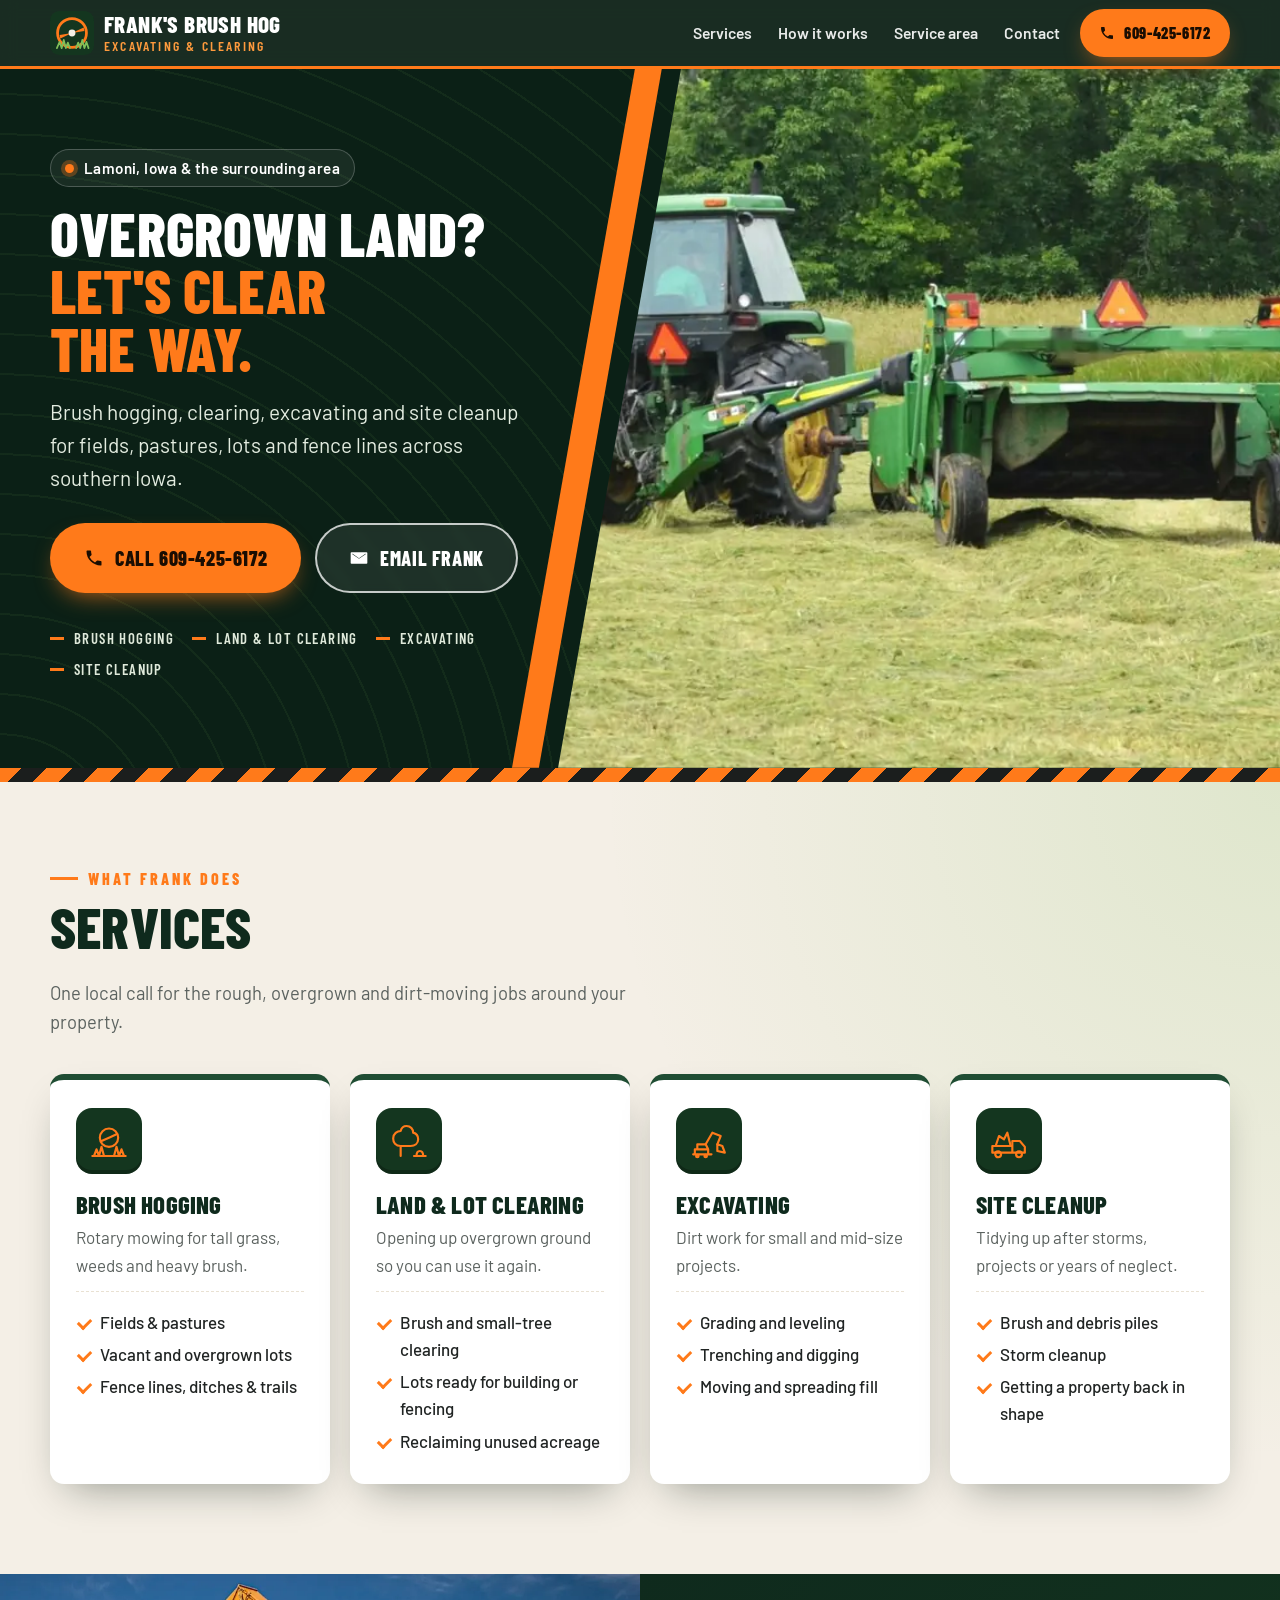
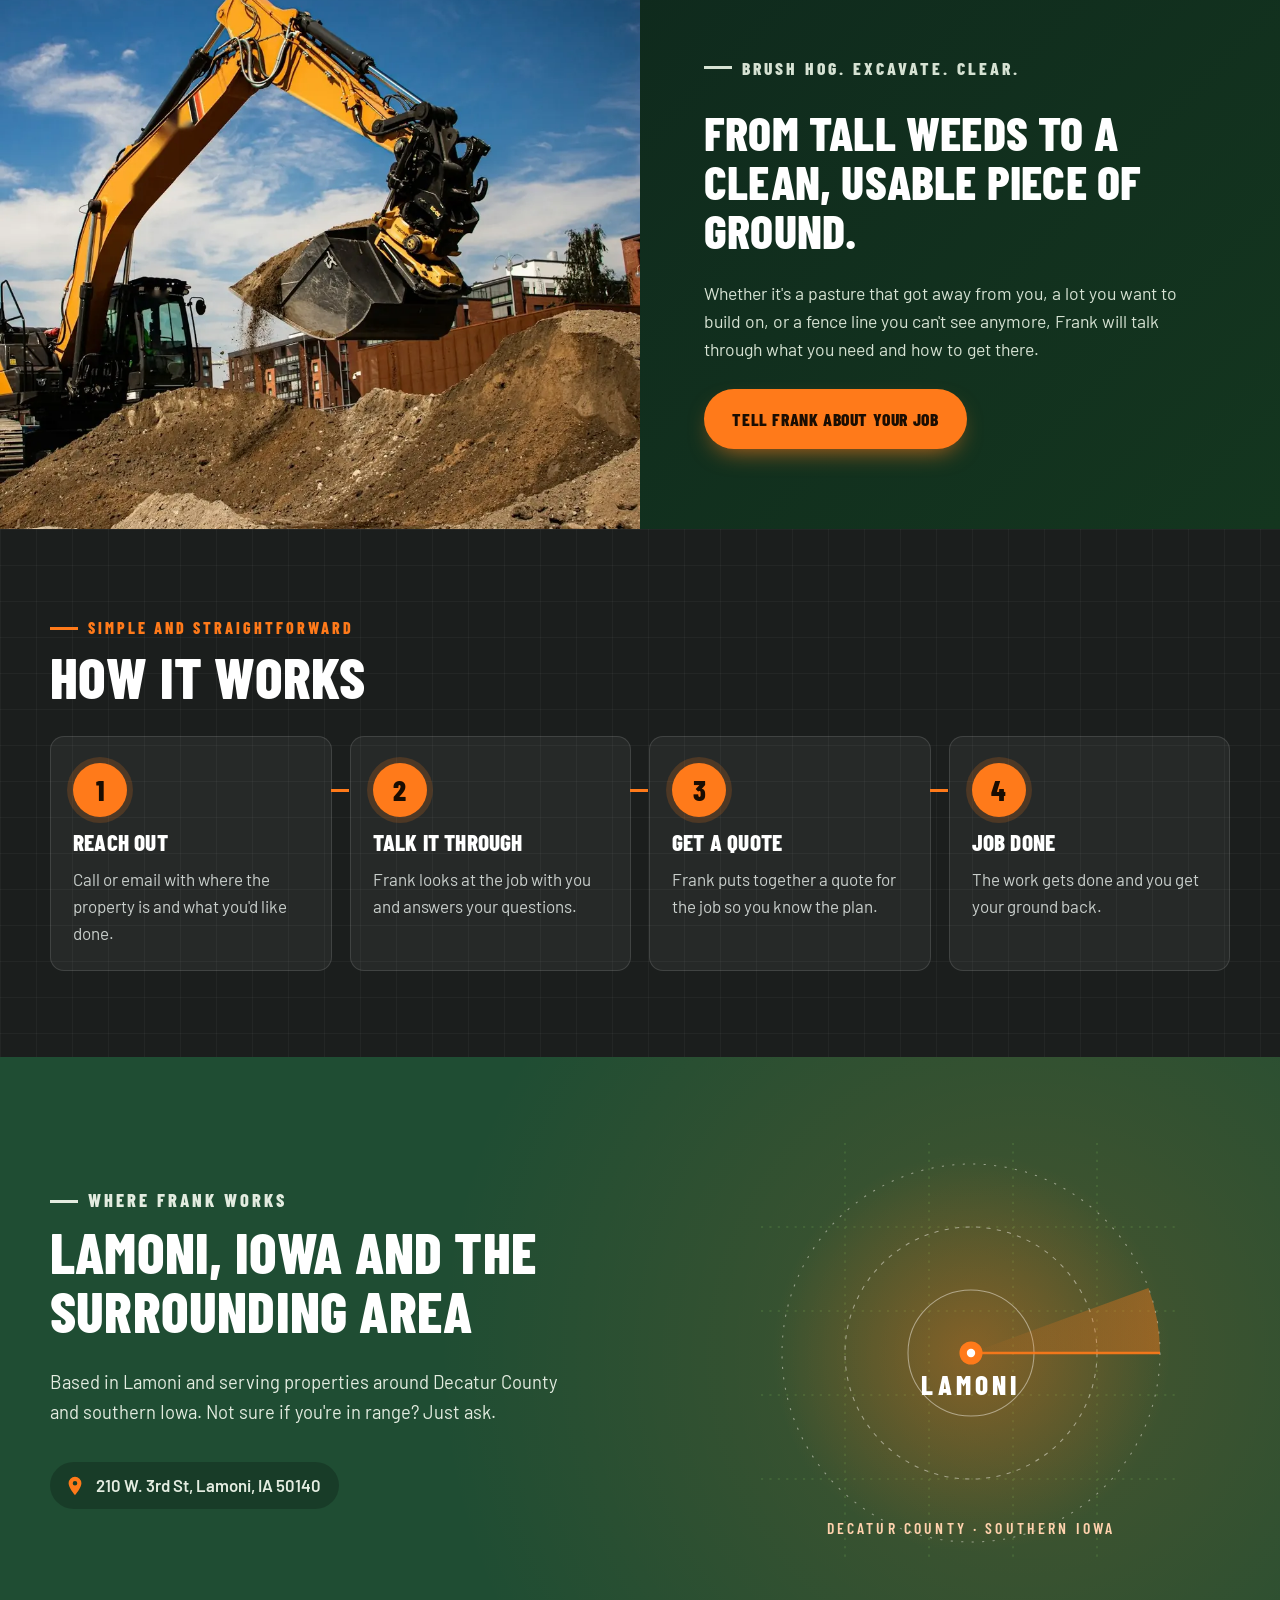
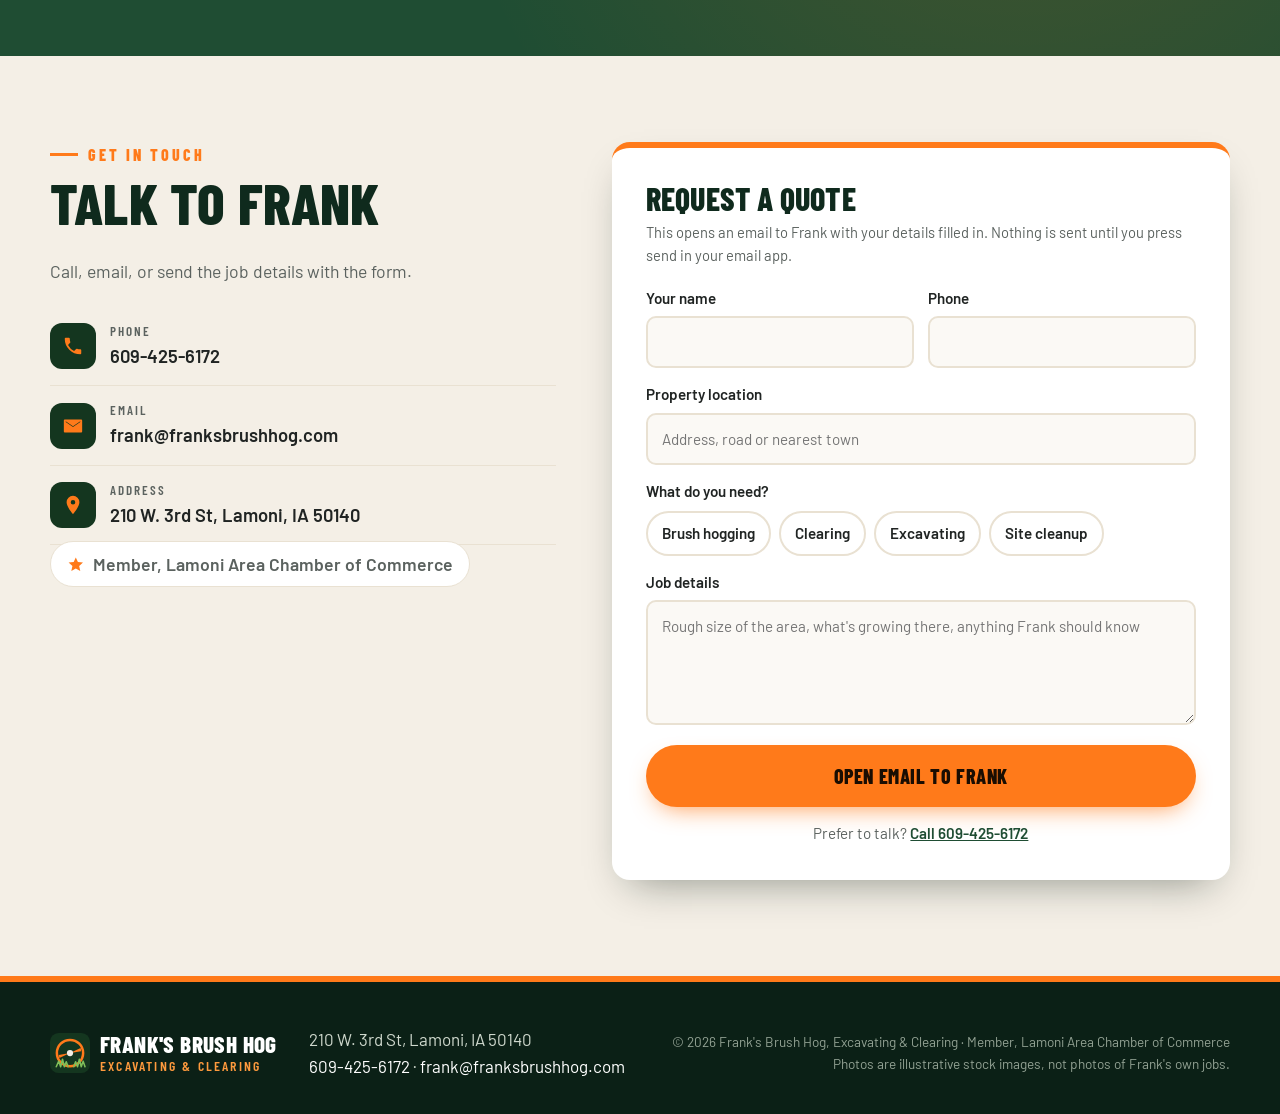
==== index.html @ ca1f9316 "Frank's Brush Hog, Excavating & Clearing: one-page preview site" ====
<!doctype html>
<html lang="en">
<head>
<meta charset="utf-8">
<meta name="viewport" content="width=device-width, initial-scale=1">
<title>Frank's Brush Hog, Excavating &amp; Clearing | Lamoni, Iowa</title>
<meta name="description" content="Brush hogging, land and lot clearing, excavating and site cleanup in Lamoni, Iowa and the surrounding area. Call Frank at 609-425-6172 or email frank@franksbrushhog.com.">
<!-- PREVIEW BUILD: remove the noindex line below when franksbrushhog.com goes live -->
<meta name="robots" content="noindex">
<meta name="theme-color" content="#0f2a1d">
<link rel="canonical" href="https://franksbrushhog.com/">
<link rel="icon" href="favicon.svg" type="image/svg+xml">
<link rel="icon" href="favicon-32.png" sizes="32x32" type="image/png">
<link rel="apple-touch-icon" href="apple-touch-icon.png">
<meta property="og:type" content="website">
<meta property="og:site_name" content="Frank's Brush Hog, Excavating &amp; Clearing">
<meta property="og:title" content="Frank's Brush Hog, Excavating &amp; Clearing | Lamoni, Iowa">
<meta property="og:description" content="Brush hogging, clearing, excavating and site cleanup for Lamoni, Iowa and the surrounding area.">
<meta property="og:url" content="https://franksbrushhog.com/">
<meta property="og:image" content="https://franksbrushhog.com/assets/og.jpg">
<meta property="og:image:width" content="1200">
<meta property="og:image:height" content="630">
<meta name="twitter:card" content="summary_large_image">
<link rel="preload" href="assets/fonts/barlow-condensed-800.woff2" as="font" type="font/woff2" crossorigin>
<link rel="preload" as="image" href="assets/img/hero-band-800.webp" media="(max-width: 879px)">
<link rel="preload" as="image" imagesrcset="assets/img/hero-crop-800.webp 800w, assets/img/hero-crop-1300.webp 1300w" imagesizes="60vw" media="(min-width: 880px)">
<link rel="stylesheet" href="assets/styles.css">
<script type="application/ld+json">
{
  "@context": "https://schema.org",
  "@type": "HomeAndConstructionBusiness",
  "name": "Frank's Brush Hog, Excavating & Clearing",
  "url": "https://franksbrushhog.com/",
  "image": "https://franksbrushhog.com/assets/og.jpg",
  "logo": "https://franksbrushhog.com/apple-touch-icon.png",
  "telephone": "+1-609-425-6172",
  "email": "frank@franksbrushhog.com",
  "founder": { "@type": "Person", "name": "Frank Edwardi" },
  "address": {
    "@type": "PostalAddress",
    "streetAddress": "210 W. 3rd St",
    "addressLocality": "Lamoni",
    "addressRegion": "IA",
    "postalCode": "50140",
    "addressCountry": "US"
  },
  "areaServed": [
    { "@type": "City", "name": "Lamoni, Iowa" },
    { "@type": "AdministrativeArea", "name": "Decatur County, Iowa" }
  ],
  "memberOf": { "@type": "Organization", "name": "Lamoni Area Chamber of Commerce" },
  "knowsAbout": ["Brush hogging", "Land clearing", "Lot clearing", "Excavating", "Site cleanup"]
}
</script>
</head>
<body>
<!--
  Image credits (Unsplash License: free for commercial use, no attribution required; credited anyway):
  - Hero: "A tractor mows hay in a field." by Roger Starnes Sr, https://unsplash.com/photos/PMcTNdSDwsA
    (brand lettering on the equipment retouched out)
  - Excavating: "A yellow and black excavator on a pile of dirt" by Frans Leivo, https://unsplash.com/photos/jmunq_9UIHA
    (cropped; brand lettering retouched out)
  Fonts: Barlow / Barlow Condensed (SIL Open Font License), self-hosted.
  Icons, logo mark and illustrations: original inline SVG.
-->
<a class="skip" href="#main">Skip to content</a>

<header class="topbar" id="top">
  <div class="wrap topbar-in">
    <a class="brand" href="#top" aria-label="Frank's Brush Hog, Excavating &amp; Clearing, home">
      <img src="assets/logo-mark.svg" width="44" height="44" alt="">
      <span class="brand-txt"><strong>Frank's Brush Hog</strong><small>Excavating &amp; Clearing</small></span>
    </a>
    <nav class="nav" aria-label="Main">
      <a href="#services">Services</a>
      <a href="#how">How it works</a>
      <a href="#area">Service area</a>
      <a href="#contact">Contact</a>
    </nav>
    <a class="btn btn-orange btn-sm" href="tel:+16094256172">
      <svg aria-hidden="true" viewBox="0 0 24 24"><path d="M6.6 10.8a15.1 15.1 0 0 0 6.6 6.6l2.2-2.2a1 1 0 0 1 1-.25 11.4 11.4 0 0 0 3.6.57 1 1 0 0 1 1 1V20a1 1 0 0 1-1 1A17 17 0 0 1 3 4a1 1 0 0 1 1-1h3.5a1 1 0 0 1 1 1c0 1.25.2 2.45.57 3.57a1 1 0 0 1-.25 1z"/></svg>
      <span class="hide-xs">609-425-6172</span><span class="show-xs">Call</span>
    </a>
  </div>
</header>

<main id="main">
<section class="hero">
  <picture class="hero-pic">
    <source media="(max-width: 879px)" srcset="assets/img/hero-band-800.webp" width="800" height="500">
    <img class="hero-img" src="assets/img/hero-crop-1300.webp" srcset="assets/img/hero-crop-800.webp 800w, assets/img/hero-crop-1300.webp 1300w" sizes="60vw" width="1300" height="1020" alt="A tractor mowing a grassy field with a tree line behind it" fetchpriority="high">
  </picture>
  <div class="wrap hero-in">
    <div class="hero-copy">
    <p class="eyebrow"><span class="dot"></span> Lamoni, Iowa &amp; the surrounding area</p>
    <h1>Overgrown land? <span>Let's clear<br class="br-d"> the way.</span></h1>
    <p class="lead">Brush hogging, clearing, excavating and site cleanup for fields, pastures, lots and fence lines across southern Iowa.</p>
    <div class="cta-row">
      <a class="btn btn-orange btn-lg" href="tel:+16094256172">
        <svg aria-hidden="true" viewBox="0 0 24 24"><path d="M6.6 10.8a15.1 15.1 0 0 0 6.6 6.6l2.2-2.2a1 1 0 0 1 1-.25 11.4 11.4 0 0 0 3.6.57 1 1 0 0 1 1 1V20a1 1 0 0 1-1 1A17 17 0 0 1 3 4a1 1 0 0 1 1-1h3.5a1 1 0 0 1 1 1c0 1.25.2 2.45.57 3.57a1 1 0 0 1-.25 1z"/></svg>
        Call 609-425-6172
      </a>
      <a class="btn btn-ghost btn-lg" href="mailto:frank@franksbrushhog.com?subject=Job%20inquiry">
        <svg aria-hidden="true" viewBox="0 0 24 24"><path d="M3 5h18a1 1 0 0 1 1 1v12a1 1 0 0 1-1 1H3a1 1 0 0 1-1-1V6a1 1 0 0 1 1-1zm9 7.2L4.4 7H4v.6l8 5.4 8-5.4V7h-.4z"/></svg>
        Email Frank
      </a>
    </div>
    <ul class="hero-tags" aria-label="Services">
      <li>Brush hogging</li><li>Land &amp; lot clearing</li><li>Excavating</li><li>Site cleanup</li>
    </ul>
    </div>
  </div>
  <div class="hazard" aria-hidden="true"></div>
</section>

<section class="services" id="services">
  <div class="wrap">
    <p class="kicker">What Frank does</p>
    <h2>Services</h2>
    <p class="section-lead">One local call for the rough, overgrown and dirt-moving jobs around your property.</p>
    <div class="cards">
      <article class="card">
        <div class="icon"><svg viewBox="0 0 48 48" aria-hidden="true"><circle cx="24" cy="20" r="11"/><path d="M24 20l9-4M24 20l-9 4"/><path d="M6 42l3-8 3 8 3-11 3 11M30 42l3-11 3 11 3-8 3 8M4 42h40"/></svg></div>
        <h3>Brush Hogging</h3>
        <p>Rotary mowing for tall grass, weeds and heavy brush.</p>
        <ul><li>Fields &amp; pastures</li><li>Vacant and overgrown lots</li><li>Fence lines, ditches &amp; trails</li></ul>
      </article>
      <article class="card">
        <div class="icon"><svg viewBox="0 0 48 48" aria-hidden="true"><path d="M14 42V30M14 30c-6 0-9-4-9-9 0-6 5-9 9-9 1-4 4-6 7-6 5 0 8 4 8 8 4 1 6 4 6 8 0 5-4 8-9 8H14z"/><path d="M30 42h14M33 42c0-4 2-6 4-6s4 2 4 6"/></svg></div>
        <h3>Land &amp; Lot Clearing</h3>
        <p>Opening up overgrown ground so you can use it again.</p>
        <ul><li>Brush and small-tree clearing</li><li>Lots ready for building or fencing</li><li>Reclaiming unused acreage</li></ul>
      </article>
      <article class="card">
        <div class="icon"><svg viewBox="0 0 48 48" aria-hidden="true"><path d="M5 40h22M7 40v-6h16v6M10 34v-6h10l3 6"/><path d="M20 28l8-14 10 4-4 10"/><path d="M34 28l6 2 3 8-9-2z"/><circle cx="10" cy="42" r="1.5"/><circle cx="20" cy="42" r="1.5"/></svg></div>
        <h3>Excavating</h3>
        <p>Dirt work for small and mid-size projects.</p>
        <ul><li>Grading and leveling</li><li>Trenching and digging</li><li>Moving and spreading fill</li></ul>
      </article>
      <article class="card">
        <div class="icon"><svg viewBox="0 0 48 48" aria-hidden="true"><path d="M4 30h24v8H4zM28 24h9l6 7v7H28z"/><circle cx="11" cy="40" r="3.5"/><circle cx="36" cy="40" r="3.5"/><path d="M8 30l4-12 6 4 4-8 4 16"/></svg></div>
        <h3>Site Cleanup</h3>
        <p>Tidying up after storms, projects or years of neglect.</p>
        <ul><li>Brush and debris piles</li><li>Storm cleanup</li><li>Getting a property back in shape</li></ul>
      </article>
    </div>
  </div>
</section>

<section class="split">
  <div class="split-img">
    <img src="assets/img/excavating-1000.webp" srcset="assets/img/excavating-600.webp 600w, assets/img/excavating-1000.webp 1000w" sizes="(max-width: 860px) 100vw, 50vw" width="1000" height="928" loading="lazy" decoding="async" alt="An excavator lifting a bucket of dirt on a job site">
  </div>
  <div class="split-txt">
    <p class="kicker kicker-light">Brush hog. Excavate. Clear.</p>
    <h2>From tall weeds to a clean, usable piece of ground.</h2>
    <p>Whether it's a pasture that got away from you, a lot you want to build on, or a fence line you can't see anymore, Frank will talk through what you need and how to get there.</p>
    <a class="btn btn-orange" href="#contact">Tell Frank about your job</a>
  </div>
</section>

<section class="how" id="how">
  <div class="wrap">
    <p class="kicker">Simple and straightforward</p>
    <h2>How it works</h2>
    <ol class="steps">
      <li><span class="num">1</span><h3>Reach out</h3><p>Call or email with where the property is and what you'd like done.</p></li>
      <li><span class="num">2</span><h3>Talk it through</h3><p>Frank looks at the job with you and answers your questions.</p></li>
      <li><span class="num">3</span><h3>Get a quote</h3><p>Frank puts together a quote for the job so you know the plan.</p></li>
      <li><span class="num">4</span><h3>Job done</h3><p>The work gets done and you get your ground back.</p></li>
    </ol>
  </div>
</section>

<section class="area" id="area">
  <div class="wrap area-in">
    <div class="area-txt">
      <p class="kicker kicker-light">Where Frank works</p>
      <h2>Lamoni, Iowa and the surrounding area</h2>
      <p>Based in Lamoni and serving properties around Decatur County and southern Iowa. Not sure if you're in range? Just ask.</p>
      <p class="addr">
        <svg aria-hidden="true" viewBox="0 0 24 24"><path d="M12 2a7 7 0 0 1 7 7c0 5-7 13-7 13S5 14 5 9a7 7 0 0 1 7-7zm0 4.5A2.5 2.5 0 1 0 12 11.5 2.5 2.5 0 0 0 12 6.5z"/></svg>
        210 W. 3rd St, Lamoni, IA 50140
      </p>
    </div>
    <div class="radar" aria-hidden="true">
      <svg viewBox="0 0 400 400">
        <defs>
          <radialGradient id="rg" cx="50%" cy="50%" r="50%"><stop offset="0" stop-color="#ff7a1a" stop-opacity=".35"/><stop offset="1" stop-color="#ff7a1a" stop-opacity="0"/></radialGradient>
          <linearGradient id="sweep" x1="0" y1="0" x2="1" y2="0"><stop offset="0" stop-color="#ff7a1a" stop-opacity="0"/><stop offset="1" stop-color="#ff7a1a" stop-opacity=".45"/></linearGradient>
        </defs>
        <g fill="none" stroke="#7fbf5a" stroke-opacity=".35">
          <path d="M0 80h400M0 160h400M0 240h400M0 320h400M80 0v400M160 0v400M240 0v400M320 0v400" stroke-dasharray="2 6"/>
        </g>
        <circle cx="200" cy="200" r="190" fill="url(#rg)"/>
        <g fill="none" stroke="#f4efe6" stroke-opacity=".5"><circle cx="200" cy="200" r="60"/><circle cx="200" cy="200" r="120" stroke-dasharray="4 6"/><circle cx="200" cy="200" r="180" stroke-dasharray="2 8"/></g>
        <g class="sweep"><path d="M200 200 L380 200 A180 180 0 0 0 369 138 Z" fill="url(#sweep)"/><path d="M200 200 L380 200" stroke="#ff7a1a" stroke-width="2.5" stroke-opacity=".9"/></g>
        <circle cx="200" cy="200" r="11" fill="#ff7a1a"/><circle cx="200" cy="200" r="4" fill="#fff"/>
        <text x="200" y="240" text-anchor="middle" class="rlabel">LAMONI</text>
        <text x="200" y="372" text-anchor="middle" class="rsub">DECATUR COUNTY · SOUTHERN IOWA</text>
      </svg>
    </div>
  </div>
</section>

<section class="contact" id="contact">
  <div class="wrap contact-in">
    <div class="contact-card">
      <p class="kicker">Get in touch</p>
      <h2>Talk to Frank</h2>
      <p>Call, email, or send the job details with the form.</p>
      <a class="cline" href="tel:+16094256172"><span class="ci"><svg aria-hidden="true" viewBox="0 0 24 24"><path d="M6.6 10.8a15.1 15.1 0 0 0 6.6 6.6l2.2-2.2a1 1 0 0 1 1-.25 11.4 11.4 0 0 0 3.6.57 1 1 0 0 1 1 1V20a1 1 0 0 1-1 1A17 17 0 0 1 3 4a1 1 0 0 1 1-1h3.5a1 1 0 0 1 1 1c0 1.25.2 2.45.57 3.57a1 1 0 0 1-.25 1z"/></svg></span><span><small>Phone</small>609-425-6172</span></a>
      <a class="cline" href="mailto:frank@franksbrushhog.com"><span class="ci"><svg aria-hidden="true" viewBox="0 0 24 24"><path d="M3 5h18a1 1 0 0 1 1 1v12a1 1 0 0 1-1 1H3a1 1 0 0 1-1-1V6a1 1 0 0 1 1-1zm9 7.2L4.4 7H4v.6l8 5.4 8-5.4V7h-.4z"/></svg></span><span><small>Email</small>frank@franksbrushhog.com</span></a>
      <div class="cline"><span class="ci"><svg aria-hidden="true" viewBox="0 0 24 24"><path d="M12 2a7 7 0 0 1 7 7c0 5-7 13-7 13S5 14 5 9a7 7 0 0 1 7-7zm0 4.5A2.5 2.5 0 1 0 12 11.5 2.5 2.5 0 0 0 12 6.5z"/></svg></span><span><small>Address</small>210 W. 3rd St, Lamoni, IA 50140</span></div>
      <p class="chamber"><svg aria-hidden="true" viewBox="0 0 24 24"><path d="M12 2l2.9 6.3 6.9.7-5.2 4.6 1.5 6.8L12 17l-6.1 3.4 1.5-6.8L2.2 9l6.9-.7z"/></svg> Member, Lamoni Area Chamber of Commerce</p>
    </div>
    <form class="quote" id="quote" novalidate>
      <h3>Request a quote</h3>
      <p class="form-note">This opens an email to Frank with your details filled in. Nothing is sent until you press send in your email app.</p>
      <div class="row2">
        <label>Your name<input name="name" autocomplete="name" required></label>
        <label>Phone<input name="phone" type="tel" autocomplete="tel"></label>
      </div>
      <label>Property location<input name="location" placeholder="Address, road or nearest town" required></label>
      <fieldset>
        <legend>What do you need?</legend>
        <label class="chk"><input type="checkbox" name="svc" value="Brush hogging"><span>Brush hogging</span></label>
        <label class="chk"><input type="checkbox" name="svc" value="Land / lot clearing"><span>Clearing</span></label>
        <label class="chk"><input type="checkbox" name="svc" value="Excavating"><span>Excavating</span></label>
        <label class="chk"><input type="checkbox" name="svc" value="Site cleanup"><span>Site cleanup</span></label>
      </fieldset>
      <label>Job details<textarea name="details" rows="4" placeholder="Rough size of the area, what's growing there, anything Frank should know"></textarea></label>
      <button class="btn btn-orange btn-lg" type="submit">Open email to Frank</button>
      <p class="form-alt">Prefer to talk? <a href="tel:+16094256172">Call 609-425-6172</a></p>
    </form>
  </div>
</section>
</main>

<footer class="footer">
  <div class="wrap footer-in">
    <div class="brand brand-foot">
      <img src="assets/logo-mark.svg" width="40" height="40" alt="" loading="lazy">
      <span class="brand-txt"><strong>Frank's Brush Hog</strong><small>Excavating &amp; Clearing</small></span>
    </div>
    <p>210 W. 3rd St, Lamoni, IA 50140<br><a href="tel:+16094256172">609-425-6172</a> · <a href="mailto:frank@franksbrushhog.com">frank@franksbrushhog.com</a></p>
    <p class="fine">© <span id="yr">2026</span> Frank's Brush Hog, Excavating &amp; Clearing · Member, Lamoni Area Chamber of Commerce<br>Photos are illustrative stock images, not photos of Frank's own jobs.</p>
  </div>
</footer>

<script>
document.getElementById('yr').textContent=new Date().getFullYear();
document.getElementById('quote').addEventListener('submit',function(e){
  e.preventDefault();var f=e.target,v=function(n){return (f.elements[n].value||'').trim()};
  var s=[].slice.call(f.querySelectorAll('input[name=svc]:checked')).map(function(x){return x.value});
  if(!v('name')||!v('location')){f.reportValidity&&f.reportValidity();return;}
  var body='Hi Frank,\n\nName: '+v('name')+'\nPhone: '+(v('phone')||'-')+'\nProperty location: '+v('location')+'\nServices: '+(s.join(', ')||'Not sure yet')+'\n\nDetails:\n'+(v('details')||'-')+'\n';
  location.href='mailto:frank@franksbrushhog.com?subject='+encodeURIComponent('Quote request: '+(s[0]||'job')+' - '+v('location'))+'&body='+encodeURIComponent(body);
});
</script>
</body>
</html>
---- assets/styles.css ----
@font-face{font-family:"Barlow";src:url(fonts/barlow-400.woff2) format("woff2");font-weight:400;font-display:swap}
@font-face{font-family:"Barlow";src:url(fonts/barlow-500.woff2) format("woff2");font-weight:500;font-display:swap}
@font-face{font-family:"Barlow";src:url(fonts/barlow-600.woff2) format("woff2");font-weight:600;font-display:swap}
@font-face{font-family:"Barlow Condensed";src:url(fonts/barlow-condensed-600.woff2) format("woff2");font-weight:600;font-display:swap}
@font-face{font-family:"Barlow Condensed";src:url(fonts/barlow-condensed-800.woff2) format("woff2");font-weight:800;font-display:swap}
:root{
  --g9:#0b2016;--g8:#0f2a1d;--g7:#14361f;--g6:#1f4d33;--leaf:#7fbf5a;
  --or:#ff7a1a;--or2:#ff9a3d;--char:#1b1e1d;--sand:#f4efe6;--sand2:#e9e1d2;--ink:#202423;--mut:#5b625f;
  --r:14px;--sh:0 18px 40px -18px rgba(8,25,16,.45);
  --hd:"Barlow Condensed","Arial Narrow",Impact,sans-serif;--bd:"Barlow",system-ui,-apple-system,"Segoe UI",sans-serif;
}
*{box-sizing:border-box}
html{scroll-behavior:smooth;scroll-padding-top:76px}
body{margin:0;font-family:var(--bd);font-size:17px;line-height:1.6;color:var(--ink);background:var(--sand);-webkit-font-smoothing:antialiased}
img{max-width:100%;display:block}
a{color:inherit}
h1,h2,h3{font-family:var(--hd);line-height:1.02;margin:0 0 .5em;letter-spacing:.2px}
h2{font-size:clamp(2.2rem,5.2vw,3.6rem);font-weight:800;text-transform:uppercase}
h3{font-size:1.55rem;font-weight:800;text-transform:uppercase}
.wrap{width:min(1180px,100% - 40px);margin-inline:auto}
.skip{position:absolute;left:-999px;top:8px;background:#fff;padding:8px 12px;z-index:99}
.skip:focus{left:8px}
svg{width:1em;height:1em;fill:currentColor;flex:none}

/* buttons */
.btn{display:inline-flex;align-items:center;gap:.55em;font-family:var(--hd);font-weight:800;text-transform:uppercase;letter-spacing:.6px;font-size:1.1rem;text-decoration:none;border-radius:999px;padding:.8em 1.5em;border:2px solid transparent;cursor:pointer;transition:transform .15s ease,box-shadow .15s ease,background .15s}
.btn:hover{transform:translateY(-2px)}
.btn:focus-visible{outline:3px solid #fff;outline-offset:3px}
.btn-orange{background:var(--or);color:#1a0d02;box-shadow:0 10px 24px -10px rgba(255,122,26,.8)}
.btn-orange:hover{background:var(--or2)}
.btn-ghost{background:rgba(255,255,255,.08);color:#fff;border-color:rgba(255,255,255,.75);backdrop-filter:blur(4px)}
.btn-ghost:hover{background:#fff;color:var(--g8)}
.btn-lg{font-size:1.25rem;padding:.85em 1.6em}
.btn-sm{font-size:1rem;padding:.55em 1.1em}

/* top bar */
.topbar{position:sticky;top:0;z-index:50;background:rgba(11,32,22,.94);backdrop-filter:saturate(1.4) blur(8px);border-bottom:3px solid var(--or);color:#fff}
.topbar-in{display:flex;align-items:center;gap:20px;min-height:66px}
.brand{display:flex;align-items:center;gap:10px;text-decoration:none;color:#fff;margin-right:auto}
.brand-txt{display:flex;flex-direction:column;line-height:1}
.brand-txt strong{font-family:var(--hd);font-weight:800;font-size:1.45rem;text-transform:uppercase;letter-spacing:.4px}
.brand-txt small{font-family:var(--hd);font-weight:600;font-size:.86rem;letter-spacing:2.2px;text-transform:uppercase;color:var(--or2);margin-top:3px}
.nav{display:none;gap:26px}
.nav a{text-decoration:none;font-weight:600;font-size:.98rem;opacity:.9}
.nav a:hover{color:var(--or2)}
.show-xs{display:inline}.hide-xs{display:none}

/* hero */
.hero{position:relative;color:#fff;background-color:var(--g9);background-image:repeating-radial-gradient(circle at 0 110%,transparent 0 38px,rgba(127,191,90,.07) 38px 40px);overflow:hidden;isolation:isolate}
.hero-pic{display:block;position:relative}
.hero-img{width:100%;height:auto;aspect-ratio:16/10;object-fit:cover;clip-path:polygon(0 0,100% 0,100% 86%,0 100%)}
.hero-pic::after{content:"";position:absolute;left:0;right:0;bottom:-1px;height:16%;background:var(--or);clip-path:polygon(0 100%,100% 10%,100% 32%,0 122%);opacity:.95}
.hero-in{padding:26px 0 76px;display:flex;flex-direction:column}
.eyebrow{display:inline-flex;align-items:center;gap:10px;align-self:flex-start;font-weight:600;font-size:.95rem;letter-spacing:.4px;background:rgba(255,255,255,.06);border:1px solid rgba(255,255,255,.22);padding:6px 14px;border-radius:999px;margin:0 0 18px}
.dot{width:9px;height:9px;border-radius:50%;background:var(--or);box-shadow:0 0 0 4px rgba(255,122,26,.3)}
.hero h1{font-size:clamp(2.9rem,12vw,5.8rem);font-weight:800;text-transform:uppercase;margin-bottom:.3em;line-height:.95}
.hero h1 span{display:block;color:var(--or)}

@media (min-width:880px){.br-d{display:inline}}
.lead{font-size:clamp(1.08rem,2.2vw,1.3rem);max-width:560px;margin:0 0 28px;color:#e3ece0}
.cta-row{display:flex;flex-wrap:wrap;gap:14px}
.hero-tags{list-style:none;display:flex;flex-wrap:wrap;gap:8px 22px;padding:0;margin:34px 0 0;font-family:var(--hd);font-weight:600;text-transform:uppercase;letter-spacing:1.4px;font-size:1rem;color:#dfe9da}
.hero-tags li{display:flex;align-items:center;gap:10px}
.hero-tags li::before{content:"";width:14px;height:3px;background:var(--or)}
.hazard{position:absolute;left:0;right:0;bottom:0;height:14px;background:repeating-linear-gradient(-45deg,var(--or) 0 18px,var(--char) 18px 36px)}
@media (min-width:880px){
  .hero{min-height:min(84vh,700px);display:flex;align-items:center}
  .hero-pic{position:absolute;top:0;right:0;bottom:14px;width:60%}
  .hero-img{height:100%;aspect-ratio:auto;clip-path:polygon(22% 0,100% 0,100% 100%,6% 100%)}
  .hero-pic::after{inset:0;height:auto;bottom:0;clip-path:polygon(16% 0,19.5% 0,3.5% 100%,0 100%);opacity:1}
  .hero-in{padding:80px 0 100px;width:min(1180px,100% - 40px)}
  .hero-copy{max-width:min(520px,38vw)}
  .hero h1{font-size:clamp(3rem,4.7vw,5.2rem)}
  .hero-img{object-position:28% 50%}
  .hero-tags{gap:8px 18px;font-size:.92rem}
}
/* sections */
section{position:relative}
.kicker{font-family:var(--hd);font-weight:800;text-transform:uppercase;letter-spacing:3px;color:var(--or);margin:0 0 6px;font-size:1rem;display:flex;align-items:center;gap:10px}
.kicker::before{content:"";width:28px;height:3px;background:currentColor}
.kicker-light{color:var(--or2)}
.section-lead{font-size:1.15rem;color:var(--mut);max-width:620px;margin:-6px 0 36px}

.services{padding:84px 0 90px;background:var(--sand) radial-gradient(circle at 100% 0,rgba(127,191,90,.18),transparent 45%)}
.services h2{color:var(--g8)}
.cards{display:grid;gap:20px;grid-template-columns:1fr}
.card{background:#fff;border-radius:var(--r);padding:28px 26px 24px;box-shadow:var(--sh);border-top:6px solid var(--g6);transition:transform .2s ease,border-color .2s}
.card:hover{transform:translateY(-4px);border-color:var(--or)}
.icon{width:66px;height:66px;border-radius:16px;background:var(--g7);display:grid;place-items:center;margin-bottom:18px;box-shadow:inset 0 -4px 0 rgba(0,0,0,.25)}
.icon svg{width:40px;height:40px;fill:none;stroke:var(--or);stroke-width:2.6;stroke-linecap:round;stroke-linejoin:round}
.card h3{color:var(--g8);margin-bottom:.3em}
.card p{margin:0 0 12px;color:var(--mut)}
.card ul{list-style:none;padding:0;margin:0;border-top:1px dashed var(--sand2);padding-top:12px}
.card li{position:relative;padding-left:24px;margin:5px 0;font-weight:500}
.card li::before{content:"";position:absolute;left:2px;top:.55em;width:10px;height:6px;border-left:3px solid var(--or);border-bottom:3px solid var(--or);transform:rotate(-45deg)}

.split{display:grid;grid-template-columns:1fr;background:var(--g8);color:#fff}
.split-img{min-height:300px;position:relative}
.split-img img{width:100%;height:100%;object-fit:cover;position:absolute;inset:0}
.split-txt{padding:56px 24px 64px;max-width:640px;background:linear-gradient(135deg,var(--g8),var(--g7))}
.split-txt h2{font-size:clamp(2rem,4.4vw,3rem)}
.split-txt p{color:#d6e2d3;font-size:1.1rem;margin:0 0 26px}
.split-txt .btn{align-self:flex-start}

.how{padding:86px 0;background:var(--char);color:#fff;background-image:linear-gradient(rgba(255,255,255,.035) 1px,transparent 1px),linear-gradient(90deg,rgba(255,255,255,.035) 1px,transparent 1px);background-size:36px 36px}
.steps{list-style:none;margin:30px 0 0;padding:0;display:grid;gap:18px;grid-template-columns:1fr;counter-reset:s}
.steps li{position:relative;background:rgba(255,255,255,.05);border:1px solid rgba(255,255,255,.12);border-radius:var(--r);padding:26px 22px 22px 22px}
.num{display:grid;place-items:center;width:54px;height:54px;border-radius:50%;background:var(--or);color:#1a0d02;font-family:var(--hd);font-weight:800;font-size:1.8rem;margin-bottom:14px;box-shadow:0 0 0 6px rgba(255,122,26,.18)}
.steps h3{font-size:1.45rem}
@media (max-width:559px){.steps li{display:grid;grid-template-columns:54px 1fr;column-gap:16px;padding:18px}.steps .num{grid-row:span 2;margin:0}.steps h3{margin:4px 0 .2em}}
.steps p{margin:0;color:#c9cfcc}

.area{padding:86px 0;background:var(--g6) radial-gradient(circle at 80% 50%,rgba(255,122,26,.18),transparent 55%);color:#fff;overflow:hidden}
.area-in{display:grid;gap:30px;align-items:center}
.area-txt p{font-size:1.15rem;color:#e3ece0;max-width:520px}
.addr{display:inline-flex;align-items:center;gap:10px;background:rgba(0,0,0,.22);border-radius:999px;padding:10px 18px 10px 14px;font-weight:600;font-size:1.05rem!important}
.addr svg{color:var(--or);width:22px;height:22px}
.radar{max-width:420px;width:100%;margin-inline:auto}
.radar svg{width:100%;height:auto}
.rlabel{font-family:var(--hd);font-weight:800;font-size:26px;letter-spacing:4px;fill:#fff}
.rsub{font-family:var(--hd);font-weight:600;font-size:15px;letter-spacing:3px;fill:#ffd2ad}
.sweep{transform-origin:200px 200px;animation:spin 6s linear infinite}
@keyframes spin{to{transform:rotate(360deg)}}

.contact{padding:86px 0 96px;background:var(--sand)}
.contact-in{display:grid;gap:26px}
.contact-card h2{color:var(--g8)}
.contact-card .kicker{color:var(--or)}
.contact-card>p:not(.kicker){color:var(--mut);font-size:1.1rem;margin:-4px 0 22px}
.cline{display:flex;align-items:center;gap:14px;text-decoration:none;padding:14px 0;border-bottom:1px solid var(--sand2);font-weight:600;font-size:1.15rem;word-break:break-word}
.cline small{display:block;font-family:var(--hd);text-transform:uppercase;letter-spacing:2px;color:var(--mut);font-size:.82rem;font-weight:600}
.ci{width:46px;height:46px;border-radius:12px;background:var(--g7);color:var(--or);display:grid;place-items:center;flex:none}
.ci svg{width:22px;height:22px}
a.cline:hover{color:var(--g6)}
.chamber{display:inline-flex;align-items:center;gap:8px;margin-top:22px;font-weight:600;color:var(--g6);background:#fff;border:1px solid var(--sand2);border-radius:999px;padding:8px 16px;font-size:.95rem}
.chamber svg{color:var(--or)}
.quote{background:#fff;border-radius:18px;padding:28px 22px;box-shadow:var(--sh);border-top:6px solid var(--or)}
.quote h3{font-size:2rem;color:var(--g8);margin-bottom:.2em}
.form-note{font-size:.92rem;color:var(--mut);margin:0 0 18px}
.quote label{display:block;font-weight:600;font-size:.95rem;margin-bottom:14px}
.quote input:not([type=checkbox]),.quote textarea{display:block;width:100%;margin-top:6px;font:inherit;font-weight:400;padding:12px 14px;border:2px solid var(--sand2);border-radius:10px;background:#fbf9f5;transition:border-color .15s}
.quote input:focus,.quote textarea:focus{outline:none;border-color:var(--or);background:#fff}
.row2{display:grid;gap:0 14px;grid-template-columns:1fr}
fieldset{border:0;padding:0;margin:0 0 14px;display:flex;flex-wrap:wrap;gap:8px}
legend{font-weight:600;font-size:.95rem;margin-bottom:8px;padding:0}
.quote label.chk{margin:0;position:relative}
.chk input{position:absolute;opacity:0}
.chk span{display:inline-block;padding:8px 14px;border-radius:999px;border:2px solid var(--sand2);font-weight:600;cursor:pointer;user-select:none;transition:all .15s}
.chk input:checked+span{background:var(--g7);border-color:var(--g7);color:#fff}
.chk input:focus-visible+span{outline:3px solid var(--or);outline-offset:2px}
.quote .btn{width:100%;justify-content:center;margin-top:6px}
.form-alt{text-align:center;margin:14px 0 0;color:var(--mut);font-size:.95rem}
.form-alt a{color:var(--g6);font-weight:600}

.footer{background:var(--g9);color:#cfd8cd;padding:44px 0 34px;border-top:6px solid var(--or)}
.footer-in{display:grid;gap:16px}
.footer a{color:#fff;text-decoration:none}
.footer a:hover{color:var(--or2)}
.footer p{margin:0}
.fine{font-size:.85rem;color:#93a294}
.brand-foot{margin:0}

@media (min-width:560px){
  .show-xs{display:none}.hide-xs{display:inline}
  .row2{grid-template-columns:1fr 1fr}
  .cards{grid-template-columns:1fr 1fr}
  .steps{grid-template-columns:1fr 1fr}
}
@media (min-width:880px){
  .nav{display:flex}
  .cards{grid-template-columns:repeat(4,1fr)}
  .steps{grid-template-columns:repeat(4,1fr)}
  .steps li:not(:last-child)::after{content:"";position:absolute;top:52px;right:-18px;width:18px;height:3px;background:var(--or)}
  .split{grid-template-columns:1fr 1fr}
  .split-img{min-height:520px}
  .split-txt{padding:80px 64px;align-self:stretch;display:flex;flex-direction:column;justify-content:center;max-width:none}
  .area-in{grid-template-columns:1.1fr .9fr}
  .contact-in{grid-template-columns:.9fr 1.1fr;gap:56px;align-items:start}
  .quote{padding:34px 34px}
  .footer-in{grid-template-columns:auto 1fr auto;align-items:center;gap:32px}
  .footer-in .fine{text-align:right}
}
@media (prefers-reduced-motion:reduce){*{animation:none!important;transition:none!important;scroll-behavior:auto!important}}
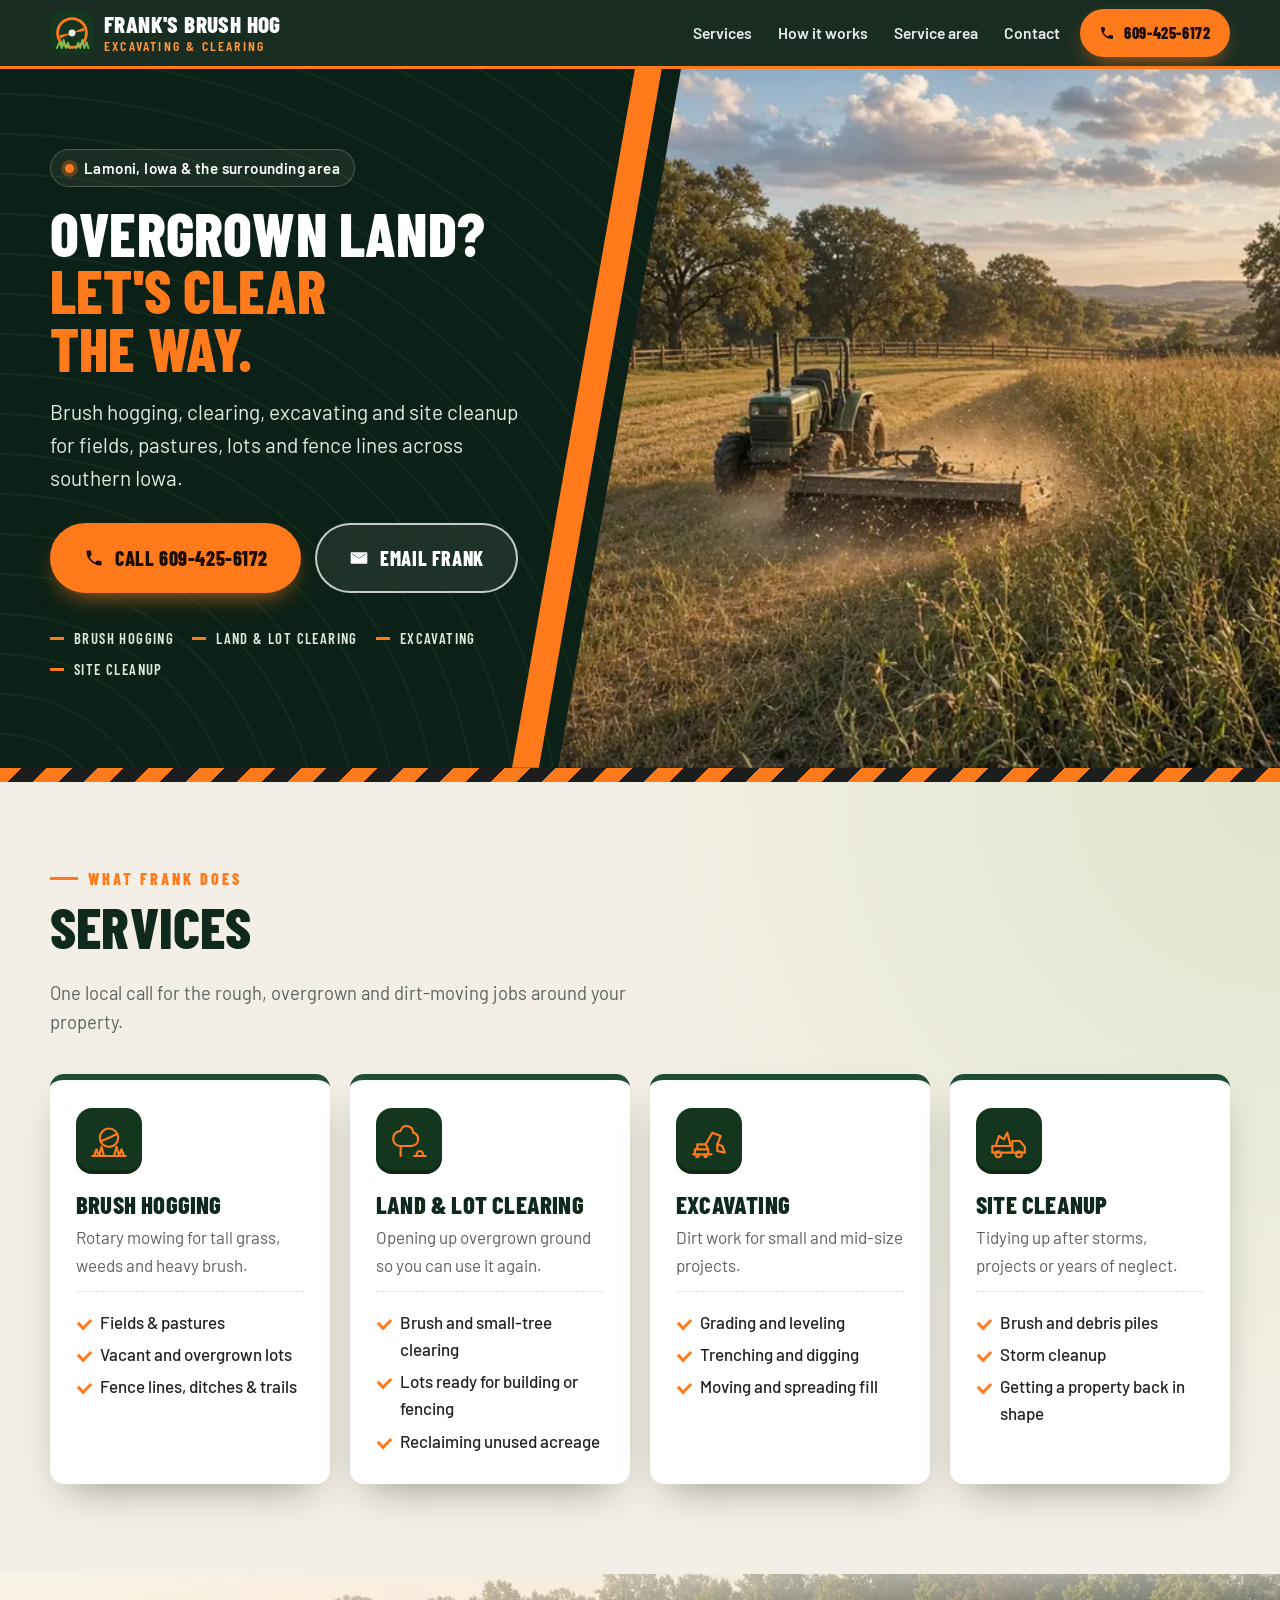
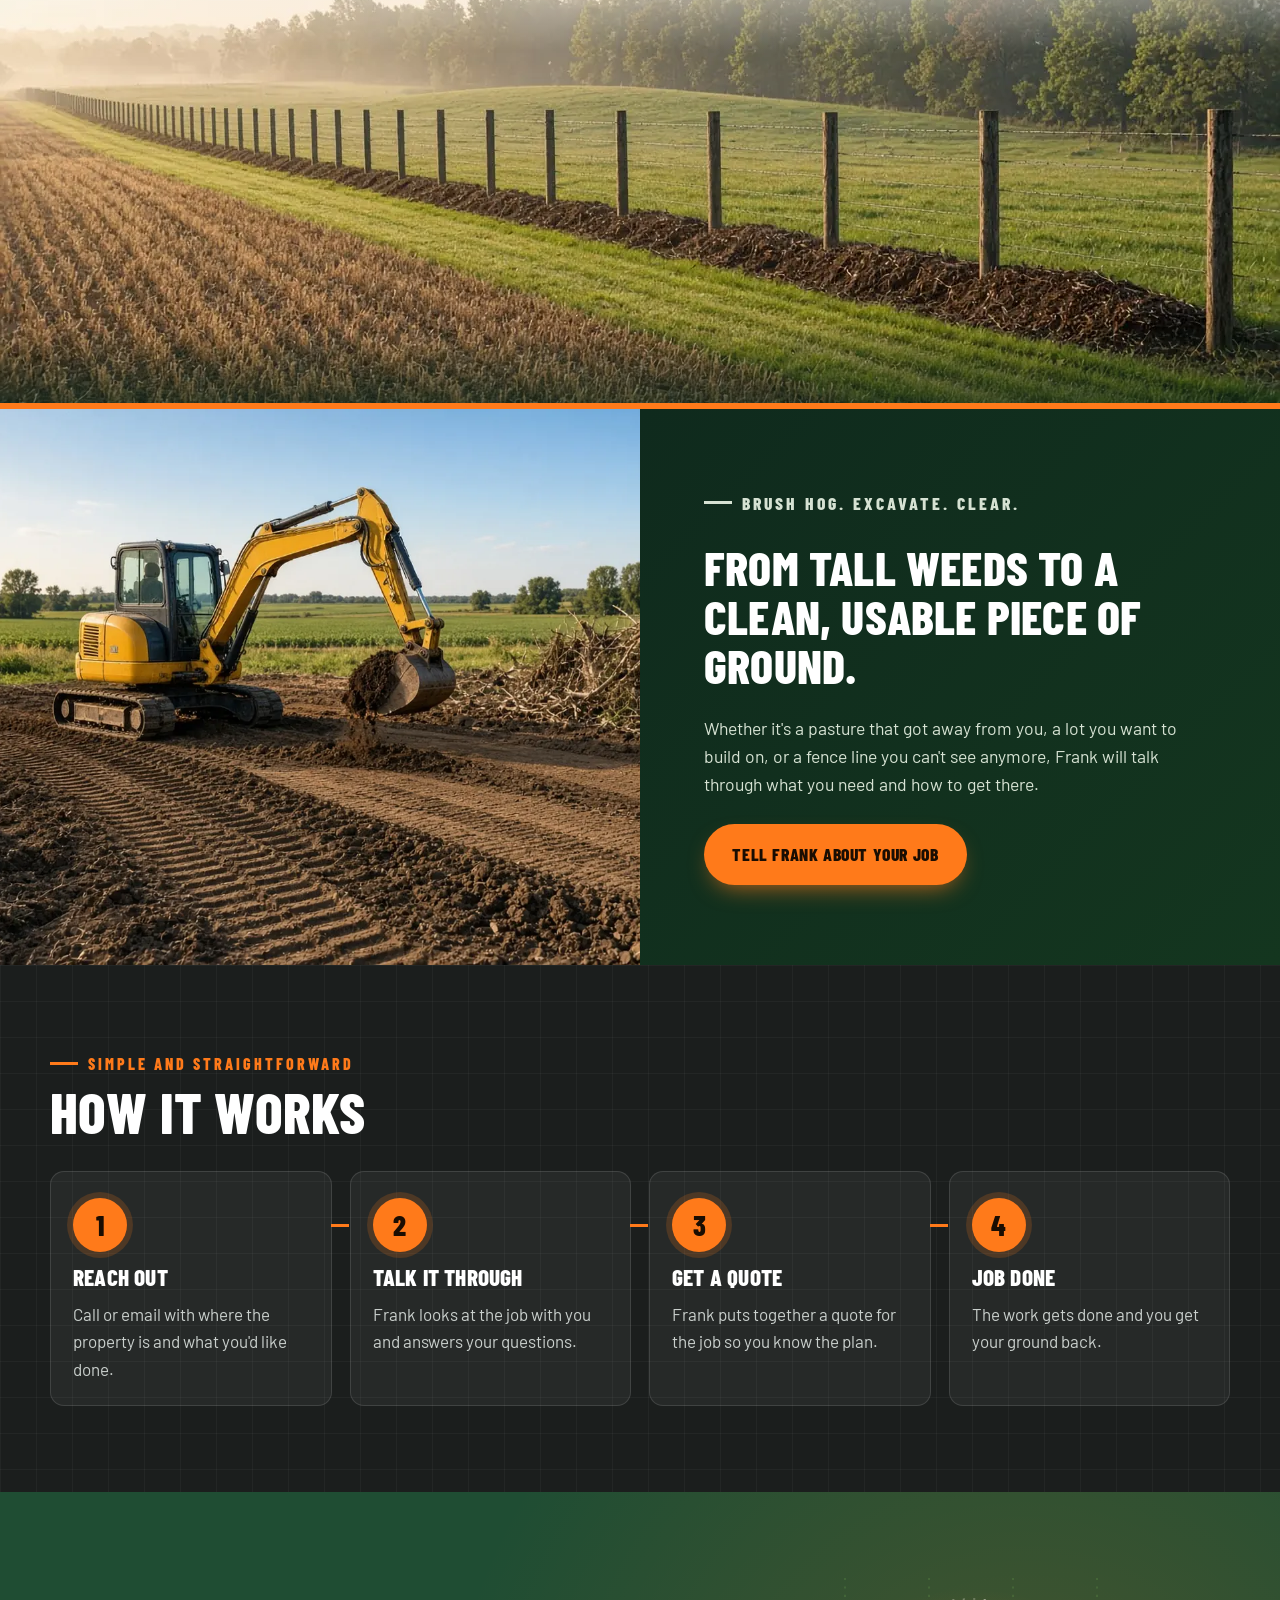
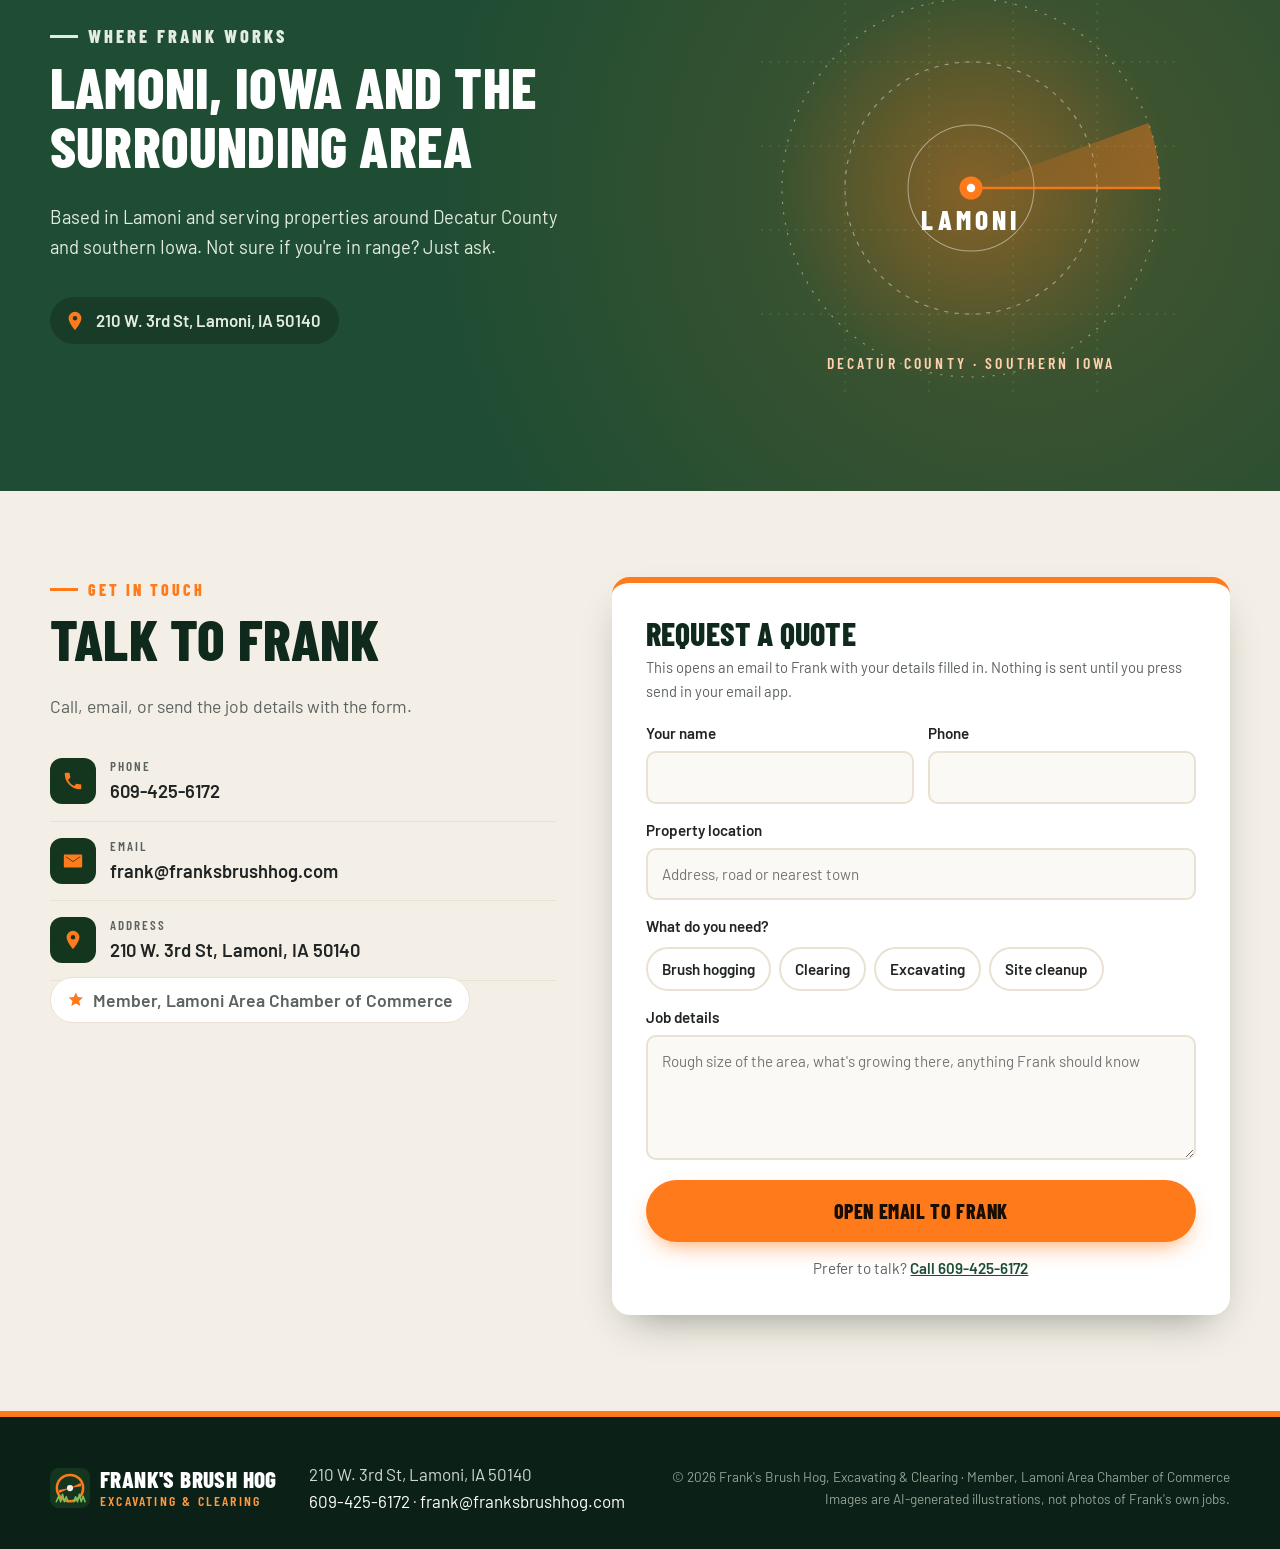
==== commit af28836a: "Swap in AI-generated illustrations (hero brush hog, mini excavator, cleared fence line band); remove" ====
--- a/index.html
+++ b/index.html
@@ -22,8 +22,8 @@
 <meta property="og:image:height" content="630">
 <meta name="twitter:card" content="summary_large_image">
 <link rel="preload" href="assets/fonts/barlow-condensed-800.woff2" as="font" type="font/woff2" crossorigin>
-<link rel="preload" as="image" href="assets/img/hero-band-800.webp" media="(max-width: 879px)">
-<link rel="preload" as="image" imagesrcset="assets/img/hero-crop-800.webp 800w, assets/img/hero-crop-1300.webp 1300w" imagesizes="60vw" media="(min-width: 880px)">
+<link rel="preload" as="image" href="assets/img/hero-brushhog-band-800.webp" media="(max-width: 879px)">
+<link rel="preload" as="image" imagesrcset="assets/img/hero-brushhog-800.webp 800w, assets/img/hero-brushhog-1200.webp 1200w" imagesizes="60vw" media="(min-width: 880px)">
 <link rel="stylesheet" href="assets/styles.css">
 <script type="application/ld+json">
 {
@@ -55,11 +55,7 @@
 </head>
 <body>
 <!--
-  Image credits (Unsplash License: free for commercial use, no attribution required; credited anyway):
-  - Hero: "A tractor mows hay in a field." by Roger Starnes Sr, https://unsplash.com/photos/PMcTNdSDwsA
-    (brand lettering on the equipment retouched out)
-  - Excavating: "A yellow and black excavator on a pile of dirt" by Frans Leivo, https://unsplash.com/photos/jmunq_9UIHA
-    (cropped; brand lettering retouched out)
+  Images: AI-generated illustrations (Grok Imagine), not photos of Frank's own jobs.
   Fonts: Barlow / Barlow Condensed (SIL Open Font License), self-hosted.
   Icons, logo mark and illustrations: original inline SVG.
 -->
@@ -87,8 +83,8 @@
 <main id="main">
 <section class="hero">
   <picture class="hero-pic">
-    <source media="(max-width: 879px)" srcset="assets/img/hero-band-800.webp" width="800" height="500">
-    <img class="hero-img" src="assets/img/hero-crop-1300.webp" srcset="assets/img/hero-crop-800.webp 800w, assets/img/hero-crop-1300.webp 1300w" sizes="60vw" width="1300" height="1020" alt="A tractor mowing a grassy field with a tree line behind it" fetchpriority="high">
+    <source media="(max-width: 879px)" srcset="assets/img/hero-brushhog-band-800.webp" width="800" height="500">
+    <img class="hero-img" src="assets/img/hero-brushhog-1200.webp" srcset="assets/img/hero-brushhog-800.webp 800w, assets/img/hero-brushhog-1200.webp 1200w" sizes="60vw" width="1200" height="800" alt="A tractor pulling a brush hog through tall weeds at golden hour" fetchpriority="high">
   </picture>
   <div class="wrap hero-in">
     <div class="hero-copy">
@@ -147,9 +143,13 @@
   </div>
 </section>
 
+<div class="band">
+  <img src="assets/img/fenceline-1280.webp" srcset="assets/img/fenceline-800.webp 800w, assets/img/fenceline-1280.webp 1280w, assets/img/fenceline-1600.webp 1600w" sizes="100vw" width="1600" height="900" loading="lazy" decoding="async" alt="A freshly cleared fence line with mowed grass and mulched brush">
+</div>
+
 <section class="split">
   <div class="split-img">
-    <img src="assets/img/excavating-1000.webp" srcset="assets/img/excavating-600.webp 600w, assets/img/excavating-1000.webp 1000w" sizes="(max-width: 860px) 100vw, 50vw" width="1000" height="928" loading="lazy" decoding="async" alt="An excavator lifting a bucket of dirt on a job site">
+    <img src="assets/img/excavator-1000.webp" srcset="assets/img/excavator-600.webp 600w, assets/img/excavator-1000.webp 1000w" sizes="(max-width: 860px) 100vw, 50vw" width="1000" height="833" loading="lazy" decoding="async" alt="A mini excavator grading a cleared lot next to a brush pile">
   </div>
   <div class="split-txt">
     <p class="kicker kicker-light">Brush hog. Excavate. Clear.</p>
@@ -244,7 +244,7 @@
       <span class="brand-txt"><strong>Frank's Brush Hog</strong><small>Excavating &amp; Clearing</small></span>
     </div>
     <p>210 W. 3rd St, Lamoni, IA 50140<br><a href="tel:+16094256172">609-425-6172</a> · <a href="mailto:frank@franksbrushhog.com">frank@franksbrushhog.com</a></p>
-    <p class="fine">© <span id="yr">2026</span> Frank's Brush Hog, Excavating &amp; Clearing · Member, Lamoni Area Chamber of Commerce<br>Photos are illustrative stock images, not photos of Frank's own jobs.</p>
+    <p class="fine">© <span id="yr">2026</span> Frank's Brush Hog, Excavating &amp; Clearing · Member, Lamoni Area Chamber of Commerce<br>Images are AI-generated illustrations, not photos of Frank's own jobs.</p>
   </div>
 </footer>
 
--- a/assets/styles.css
+++ b/assets/styles.css
@@ -71,7 +71,7 @@
   .hero-in{padding:80px 0 100px;width:min(1180px,100% - 40px)}
   .hero-copy{max-width:min(520px,38vw)}
   .hero h1{font-size:clamp(3rem,4.7vw,5.2rem)}
-  .hero-img{object-position:28% 50%}
+  .hero-img{object-position:42% 55%}
   .hero-tags{gap:8px 18px;font-size:.92rem}
 }
 /* sections */
@@ -94,6 +94,11 @@
 .card li{position:relative;padding-left:24px;margin:5px 0;font-weight:500}
 .card li::before{content:"";position:absolute;left:2px;top:.55em;width:10px;height:6px;border-left:3px solid var(--or);border-bottom:3px solid var(--or);transform:rotate(-45deg)}
 
+.band{position:relative;height:clamp(220px,34vw,460px);overflow:hidden;background:var(--g8);border-bottom:6px solid var(--or)}
+.band img{width:100%;height:100%;object-fit:cover;object-position:50% 62%}
+.band::before,.band::after{content:"";position:absolute;left:0;right:0;height:18%;z-index:1;pointer-events:none}
+.band::before{top:0;background:linear-gradient(180deg,rgba(244,239,230,.55),transparent)}
+.band::after{bottom:0;background:linear-gradient(0deg,rgba(15,42,29,.6),transparent)}
 .split{display:grid;grid-template-columns:1fr;background:var(--g8);color:#fff}
 .split-img{min-height:300px;position:relative}
 .split-img img{width:100%;height:100%;object-fit:cover;position:absolute;inset:0}
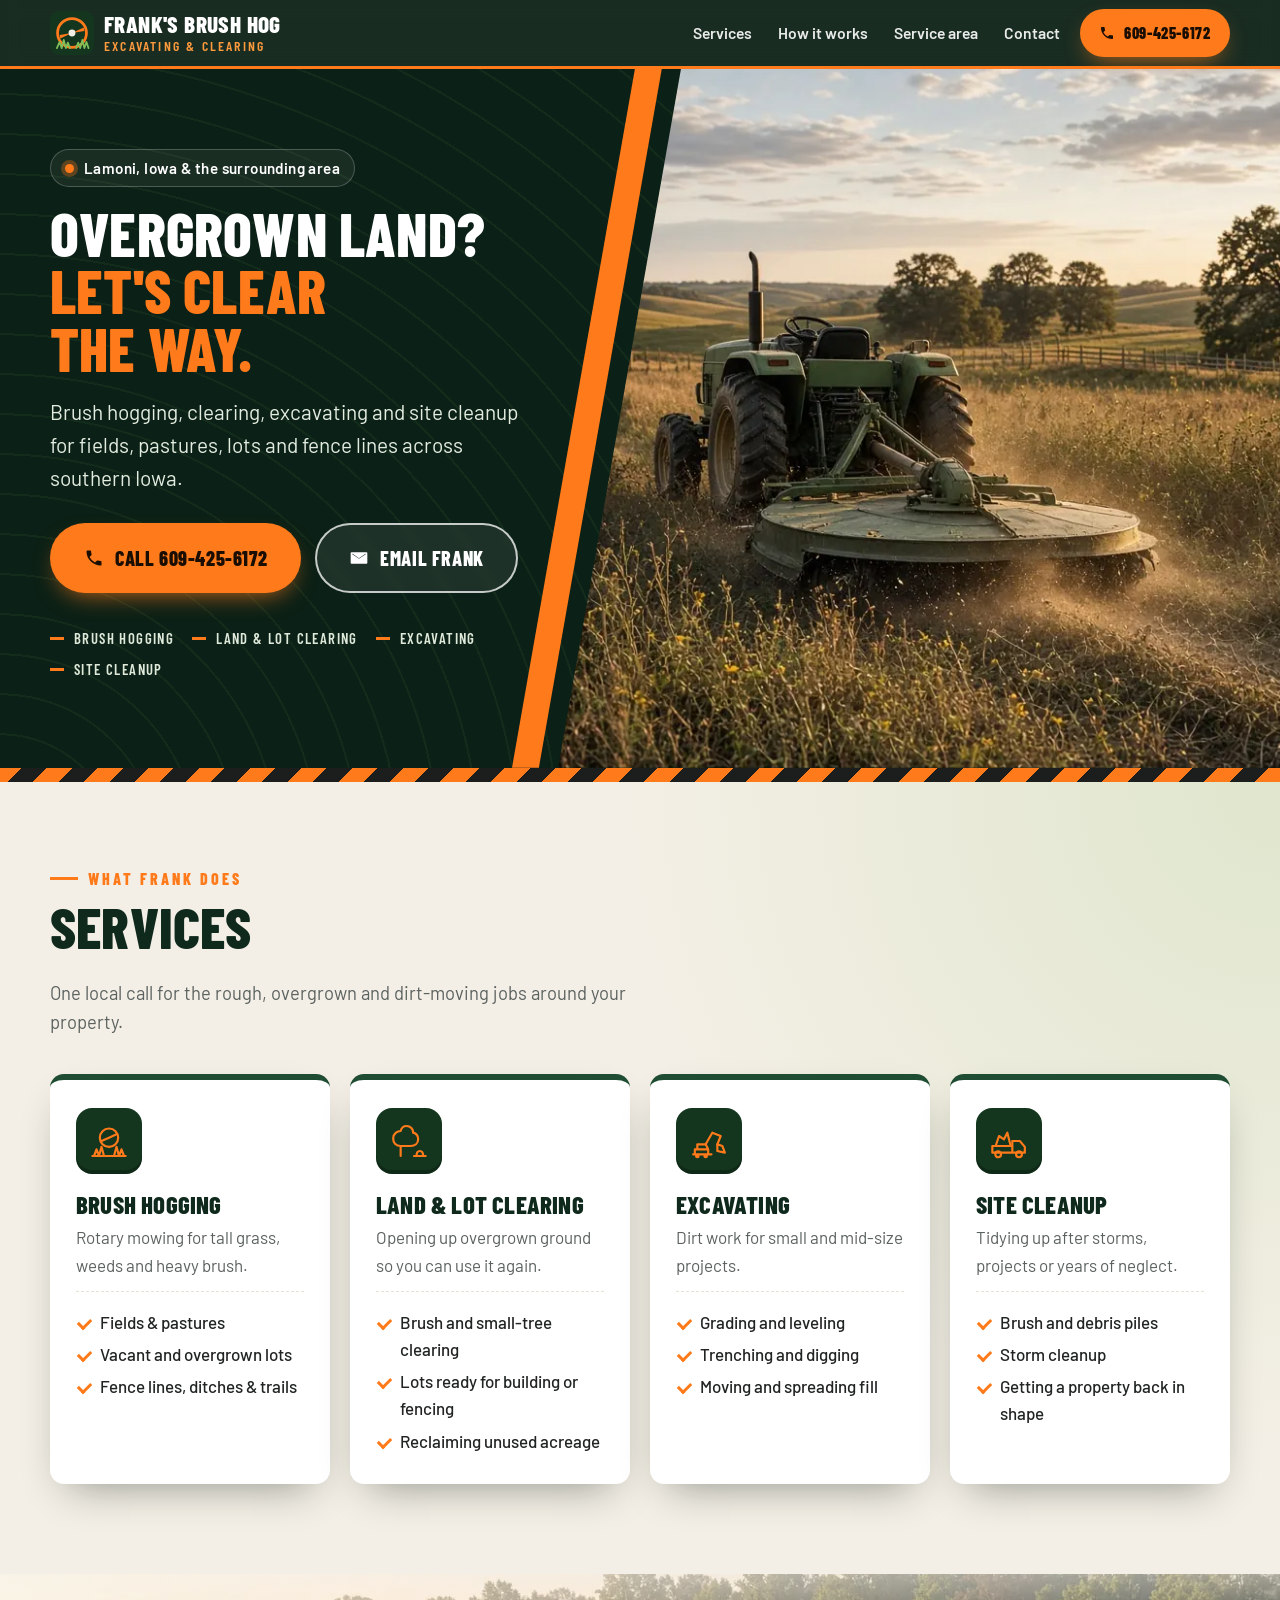
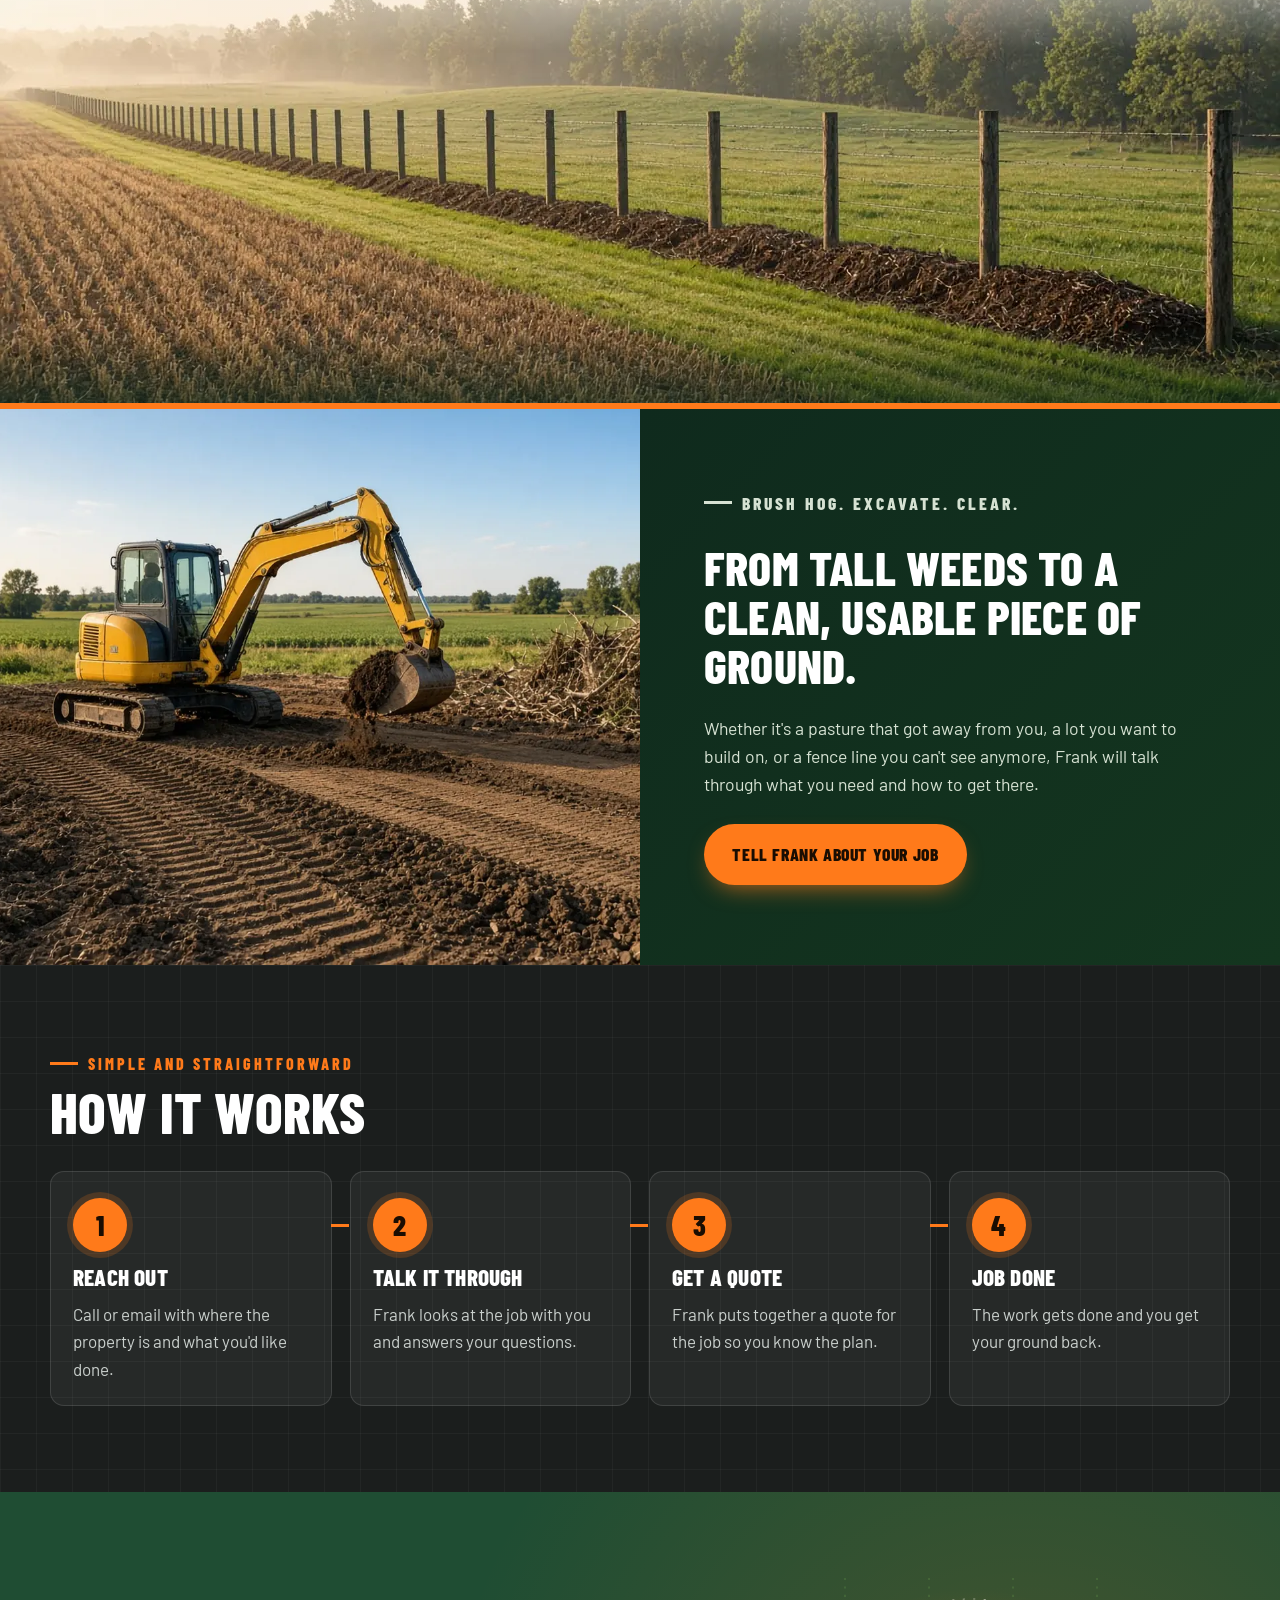
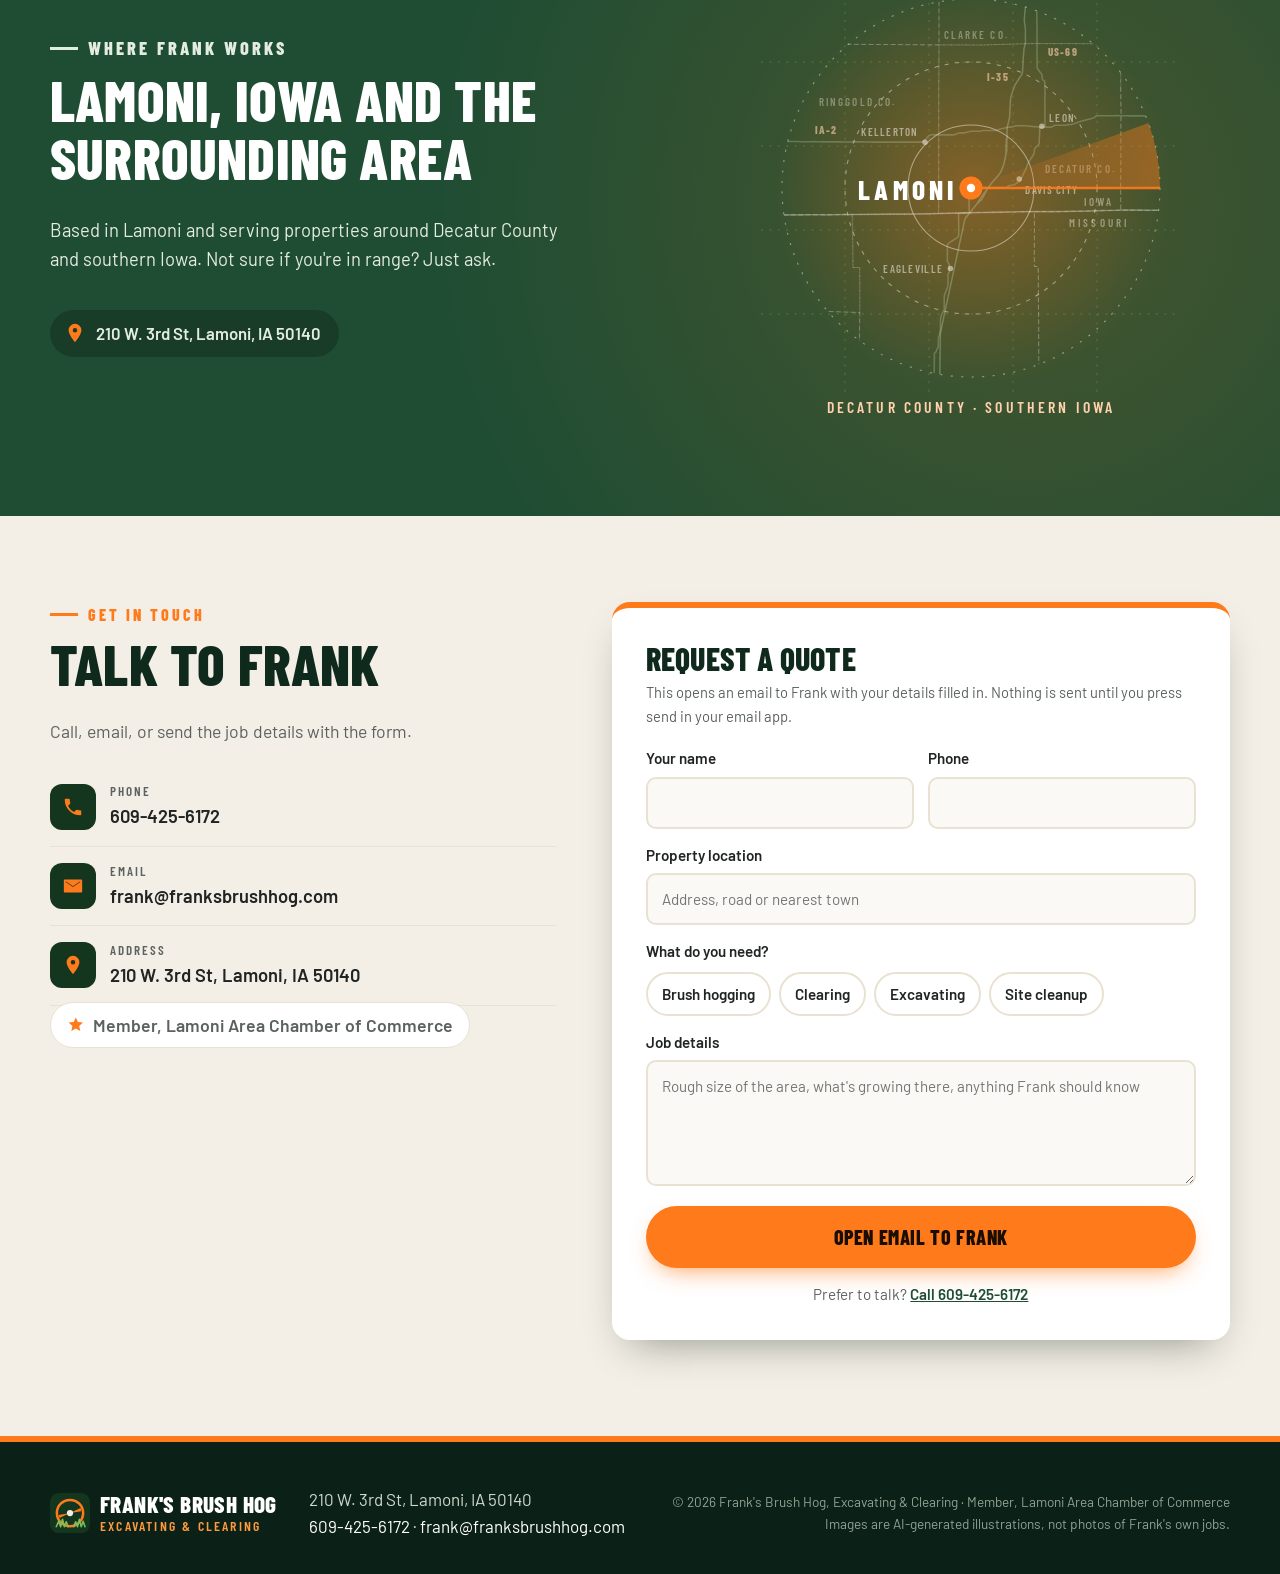
==== commit f6bb7854: "Swap in corrected brush hog hero (v2) and add Census-based map hints to service-area radar" ====
--- a/index.html
+++ b/index.html
@@ -22,8 +22,8 @@
 <meta property="og:image:height" content="630">
 <meta name="twitter:card" content="summary_large_image">
 <link rel="preload" href="assets/fonts/barlow-condensed-800.woff2" as="font" type="font/woff2" crossorigin>
-<link rel="preload" as="image" href="assets/img/hero-brushhog-band-800.webp" media="(max-width: 879px)">
-<link rel="preload" as="image" imagesrcset="assets/img/hero-brushhog-800.webp 800w, assets/img/hero-brushhog-1200.webp 1200w" imagesizes="60vw" media="(min-width: 880px)">
+<link rel="preload" as="image" imagesrcset="assets/img/hero-brushhog-v2-band-800.webp 800w, assets/img/hero-brushhog-v2-band-1100.webp 1100w" imagesizes="100vw" media="(max-width: 879px)">
+<link rel="preload" as="image" imagesrcset="assets/img/hero-brushhog-v2-1280.webp 1280w, assets/img/hero-brushhog-v2-1600.webp 1600w" imagesizes="(min-width: 1200px) 1250px, 100vw" media="(min-width: 880px)">
 <link rel="stylesheet" href="assets/styles.css">
 <script type="application/ld+json">
 {
@@ -83,8 +83,8 @@
 <main id="main">
 <section class="hero">
   <picture class="hero-pic">
-    <source media="(max-width: 879px)" srcset="assets/img/hero-brushhog-band-800.webp" width="800" height="500">
-    <img class="hero-img" src="assets/img/hero-brushhog-1200.webp" srcset="assets/img/hero-brushhog-800.webp 800w, assets/img/hero-brushhog-1200.webp 1200w" sizes="60vw" width="1200" height="800" alt="A tractor pulling a brush hog through tall weeds at golden hour" fetchpriority="high">
+    <source media="(max-width: 879px)" srcset="assets/img/hero-brushhog-v2-band-800.webp 800w, assets/img/hero-brushhog-v2-band-1100.webp 1100w" sizes="100vw" width="800" height="500">
+    <img class="hero-img" src="assets/img/hero-brushhog-v2-1280.webp" srcset="assets/img/hero-brushhog-v2-1280.webp 1280w, assets/img/hero-brushhog-v2-1600.webp 1600w" sizes="(min-width: 1200px) 1250px, 100vw" width="1280" height="720" alt="A tractor pulling a round rotary brush hog on its rear hitch through tall weeds at golden hour" fetchpriority="high">
   </picture>
   <div class="wrap hero-in">
     <div class="hero-copy">
@@ -184,20 +184,42 @@
       </p>
     </div>
     <div class="radar" aria-hidden="true">
-      <svg viewBox="0 0 400 400">
+      <svg viewBox="0 0 400 424">
         <defs>
           <radialGradient id="rg" cx="50%" cy="50%" r="50%"><stop offset="0" stop-color="#ff7a1a" stop-opacity=".35"/><stop offset="1" stop-color="#ff7a1a" stop-opacity="0"/></radialGradient>
+          <clipPath id="rclip"><circle cx="200" cy="200" r="180"/></clipPath>
           <linearGradient id="sweep" x1="0" y1="0" x2="1" y2="0"><stop offset="0" stop-color="#ff7a1a" stop-opacity="0"/><stop offset="1" stop-color="#ff7a1a" stop-opacity=".45"/></linearGradient>
         </defs>
         <g fill="none" stroke="#7fbf5a" stroke-opacity=".35">
           <path d="M0 80h400M0 160h400M0 240h400M0 320h400M80 0v400M160 0v400M240 0v400M320 0v400" stroke-dasharray="2 6"/>
         </g>
         <circle cx="200" cy="200" r="190" fill="url(#rg)"/>
+        <!-- Map hints: U.S. Census Bureau 2023 cartographic boundary (counties, state) and TIGER/Line primary & secondary roads (public domain); town points from the 2023 Census Gazetteer. Local equirectangular projection centred on Lamoni (40.6228, -93.9341), 7.2 SVG units per mile (ring radii ~8.3 / 16.7 / 25 mi). -->
+        <g clip-path="url(#rclip)" class="map" fill="none" stroke-linecap="round" stroke-linejoin="round">
+          <path d="M1.2 225.8L7.6 225.8L12.7 225.7L27.9 225.6L39.6 225.6L44.2 225.5L47.8 225.5L52.3 225.5L57.6 225.5L63.6 225.6L66.5 225.5L83.2 225.3L86.6 225.3L87.5 254.3L87.6 275.8L94.0 275.7L94.1 299.2L94.1 306.1L94.1 311.4L94.1 318.6L66.0 317.7L64.5 317.6L58.1 317.4L51.7 317.4L36.5 317.4M260.3 256.7L260.4 249.1L260.4 222.5L261.9 222.5L269.5 222.4L272.3 222.5L274.1 222.5L277.8 222.5L280.0 222.5L288.5 222.4L292.1 222.3L297.1 222.2L299.4 222.2L302.9 222.1L305.0 222.1L313.8 221.9L317.5 221.8L327.3 221.5L339.1 221.2L341.1 221.1L342.6 221.2L343.7 221.1L345.8 221.1L351.7 221.1L353.4 221.1L355.0 221.0L356.3 221.1L358.9 221.1L368.2 221.2L376.6 221.2L386.1 221.3L411.6 221.1M285.6 378.5L266.3 378.3L264.6 378.4L264.5 364.1L264.5 349.7L264.4 339.0L264.5 335.2L264.5 327.9L264.3 323.2L264.3 320.7L264.1 298.9L264.1 297.0L264.1 289.8L264.1 282.7L264.0 277.0L264.0 274.7L260.3 274.8L260.3 266.8L260.2 259.7L260.3 256.7M169.6 -13.4L169.6 12.5L169.5 13.5L169.5 20.6L169.5 31.3L169.5 61.7L169.5 63.7L165.9 63.7L137.3 63.5L126.4 63.4L90.4 63.2L83.5 63.2L78.1 63.1L73.6 63.0L61.7 62.8L40.0 62.6M169.5 13.5L169.6 12.5L169.6 -13.4M342.7 63.0L313.7 62.6L310.3 62.6L302.8 62.5L299.3 62.5L278.1 62.5L272.7 62.5L255.6 62.5L251.8 62.6L238.9 63.0L237.3 63.0L236.3 63.1L226.9 63.3L212.7 63.8L211.0 63.8L209.2 63.8L184.1 63.7L169.5 63.7L169.5 61.8L169.5 31.3L169.5 20.6L169.5 13.5M169.3 199.5L169.3 192.2L169.3 177.8L169.3 170.7L169.3 165.3L169.3 163.5L169.3 152.8L169.3 149.4L169.3 133.3L169.3 124.2L169.3 106.6L169.5 70.7L169.5 63.7L183.2 63.8L209.2 63.8L211.0 63.8L212.7 63.8L226.9 63.3L236.3 63.1L237.3 63.0L238.9 63.0L251.6 62.6L255.6 62.5L272.7 62.5L278.1 62.5L299.2 62.5L302.8 62.5L310.3 62.6L313.7 62.6L342.7 63.0L342.6 105.8L342.8 121.1L342.9 127.7L342.8 134.7L342.7 149.2L342.7 156.3L342.7 159.9L342.7 163.5L342.6 192.2L342.6 221.2L341.1 221.1L339.4 221.2L327.3 221.5L317.5 221.8L313.8 221.9L305.0 222.1L303.9 222.1L300.3 222.2L297.1 222.2L292.1 222.3L288.5 222.4L280.0 222.5L277.8 222.5L274.4 222.5L272.3 222.5L270.4 222.4L261.9 222.5L260.4 222.5L255.7 222.5L250.2 222.6L244.8 222.6L243.6 222.7L241.1 222.8L235.2 222.9L230.4 223.0L217.0 223.2L213.5 223.3L207.6 223.4L199.4 223.6L198.3 223.6L188.7 223.9L183.9 223.9L179.8 224.0L173.8 224.2L169.2 224.3L169.3 199.5M342.6 105.8L342.7 63.0M411.6 221.1L386.2 221.3L377.2 221.2L368.2 221.2L358.9 221.1L356.3 221.1L355.0 221.0L353.9 221.1L351.7 221.1L345.8 221.1L343.7 221.1L342.6 221.2L342.6 192.2L342.7 163.5L342.7 159.9L342.7 156.3L342.7 149.2L342.8 134.7L342.9 127.7L342.7 121.5L342.6 105.8L342.6 105.8M40.0 62.6L61.7 62.8L72.7 63.0L78.1 63.1L83.5 63.2L90.4 63.2L126.4 63.4L137.1 63.5L165.9 63.7L169.5 63.7L169.5 70.7L169.3 106.5L169.3 124.2L169.3 133.3L169.3 149.4L169.3 152.8L169.3 163.5L169.3 165.3L169.3 170.7L169.3 177.8L169.3 192.2L169.3 198.9L169.2 224.3L162.2 224.5L147.8 224.7L144.8 224.8L141.4 224.9L130.3 224.9L125.9 224.9L87.3 225.3L83.2 225.3L66.5 225.5L63.6 225.6L57.6 225.5L52.3 225.5L47.9 225.5L44.2 225.5L39.6 225.6L27.9 225.6L12.7 225.7L7.6 225.8L1.2 225.8M87.3 225.3L125.9 224.9L130.3 224.9L140.7 224.8L144.7 224.8L147.8 224.7L162.2 224.5L169.2 224.3L173.8 224.2L179.8 224.0L183.9 223.9L188.7 223.9L197.8 223.7L198.9 223.6L207.6 223.4L212.6 223.3L217.0 223.2L230.4 223.0L235.2 222.9L241.1 222.8L243.6 222.7L244.8 222.6L250.2 222.6L255.7 222.5L260.4 222.5L260.4 249.0L260.3 256.7L260.2 259.7L260.3 266.8L260.3 274.8L264.0 274.7L264.0 277.0L264.1 282.7L264.1 289.8L264.1 297.0L264.1 298.9L264.3 320.7L264.3 323.2L264.5 327.9L264.5 335.2L264.4 338.6L264.5 349.6L264.5 364.1L264.6 378.4L264.6 385.5M93.4 385.3L93.5 362.1L94.1 318.6L94.1 311.4L94.1 306.1L94.1 299.2L94.0 275.7L87.6 275.8L87.4 254.5L87.3 225.3M36.5 317.4L51.7 317.4L58.1 317.4L64.0 317.5L66.0 317.7L94.1 318.6L93.5 362.1L93.4 385.3M264.6 385.5L264.6 378.4L266.3 378.3L285.6 378.5" class="mcounty"/>
+          <path d="M411.6 221.1L386.2 221.3L377.2 221.2L368.2 221.2L358.9 221.1L356.3 221.1L355.0 221.0L353.9 221.1L351.7 221.1L345.8 221.1L343.7 221.1L342.6 221.2L341.1 221.1L339.4 221.2L327.3 221.5L317.5 221.8L313.8 221.9L305.0 222.1L303.9 222.1L300.3 222.2L297.1 222.2L292.1 222.3L288.5 222.4L280.0 222.5L277.8 222.5L274.4 222.5L272.3 222.5L270.4 222.4L261.9 222.5L260.4 222.5L255.7 222.5L250.2 222.6L244.8 222.6L243.6 222.7L241.1 222.8L235.2 222.9L230.4 223.0L217.0 223.2L213.5 223.3L207.6 223.4L199.4 223.6L198.3 223.6L188.7 223.9L183.9 223.9L179.8 224.0L173.8 224.2L169.2 224.3L162.2 224.5L147.8 224.7L144.8 224.8L141.4 224.9L130.3 224.9L125.9 224.9L87.3 225.3L83.2 225.3L66.5 225.5L63.6 225.6L57.6 225.5L52.3 225.5L47.9 225.5L44.2 225.5L39.6 225.6L27.9 225.6L12.7 225.7L7.6 225.8L1.2 225.8" class="mstate"/>
+          <path d="M169.3 149.4L164.8 149.3L163.6 149.3L162.5 149.3L161.3 149.5L160.4 149.9L159.5 150.6L158.7 151.5L157.9 152.3L157.1 153.3L156.3 154.1L155.4 155.1L154.7 155.7L153.7 156.1L152.4 156.3L151.1 156.3L148.3 156.3L144.9 156.3L143.6 156.3L142.3 156.3L141.1 156.3L137.6 156.3L134.1 156.3L131.2 156.3L130.1 156.3L128.2 156.3L126.8 156.3L125.1 156.3L123.9 156.3L122.9 156.3L121.7 156.3L120.4 156.3L119.3 156.3L116.6 156.3L115.2 156.3L113.6 156.3L112.5 156.3L107.1 156.3L104.8 156.2L102.9 156.2L101.9 156.2L100.2 156.2L98.0 156.2L96.8 156.1L95.3 156.1L93.8 156.1L92.7 156.1L91.5 156.1L90.4 156.1L89.3 156.1L88.3 156.1L87.0 156.1L85.8 156.2L84.6 156.2L83.4 156.2L82.3 156.2L81.2 156.2L79.6 156.2L78.6 156.2L77.0 156.2L75.8 156.1L74.5 156.1L73.3 156.1L70.4 156.1L68.9 156.1L67.4 156.1L65.9 156.1L64.4 156.1L62.8 156.1L60.6 156.1L59.5 156.1L58.1 156.1L57.0 156.0L55.6 156.0L54.5 156.0L52.9 155.9L51.6 155.9L50.1 155.8L48.3 155.9L45.0 155.9L43.4 155.9L42.3 155.9L40.9 155.9L38.4 155.9L36.5 155.9L35.4 155.8L33.3 155.8L29.3 155.8L26.3 155.8L23.2 155.8L22.1 155.8L20.6 155.8L18.4 155.8L15.6 155.9L14.4 155.9L12.1 155.9L10.7 155.8L9.7 155.8L8.8 155.8M362.9 131.3L364.3 131.3L365.3 131.3L366.1 131.2M342.8 131.2L344.1 131.2L345.5 131.2L347.1 131.2L349.0 131.2L350.7 131.3L352.2 131.3L353.6 131.3L355.3 131.3L356.5 131.3L359.0 131.3L360.7 131.3L362.1 131.3L362.9 131.3M366.1 131.2L367.5 131.2L369.0 131.3L371.1 131.3L372.2 131.4L373.4 131.4L374.8 131.5L376.0 131.5L377.8 131.6L378.9 131.6L380.2 131.6L381.3 131.6L383.5 131.7L384.1 131.7M362.9 131.3L364.1 131.3L365.2 131.2L366.1 131.2M342.8 131.2L341.7 131.2L340.5 131.1L339.2 131.1L338.0 131.1L336.3 131.2L334.7 131.2L333.4 131.2L331.7 131.2L330.5 131.2L329.5 131.2L328.5 131.2L327.1 131.2L326.1 131.2L324.9 131.2L323.7 131.2L322.6 131.2L320.8 131.2L319.8 131.2L318.7 131.6L318.1 132.4L317.3 133.1L316.0 133.4L314.8 133.8L313.8 134.0L312.9 134.3L310.5 134.9L309.2 135.3L308.2 135.5L306.8 135.9L305.7 136.2L304.1 136.6L303.2 137.0L301.7 137.5L300.7 137.8L299.2 138.3L298.1 138.7L297.2 139.0L295.9 139.4L293.6 139.6L292.6 139.8L291.6 140.1L290.6 140.3L289.4 140.3L287.7 140.3L286.5 140.3L285.1 140.3L283.9 140.3L281.7 140.3L280.6 140.3L279.4 140.4L278.1 141.2L277.2 141.8L275.7 142.0L274.4 142.0L273.3 142.0L272.1 142.0L270.7 142.0L269.7 142.0L268.6 141.9L267.3 141.9L266.2 141.9L264.7 141.9L263.5 141.8L262.5 141.7L261.4 141.6L260.4 141.6L258.7 141.4L257.5 141.3L256.5 141.2L255.1 141.1L254.1 141.0L252.6 140.9L251.4 140.8L250.1 140.8L249.0 140.8L246.9 140.8L244.8 140.8L243.4 140.8L242.3 140.8L241.2 141.1L239.9 141.7L238.8 142.0L237.7 142.0L236.6 142.0L235.4 142.1L234.4 142.3L233.3 142.6L232.3 142.8L231.1 143.1L230.0 143.4L228.9 143.5L227.7 143.8L226.5 144.2L225.3 144.7L224.2 145.0L223.0 145.2L219.9 145.2L218.3 145.2L216.4 145.3L214.9 145.3L212.8 145.3L211.7 145.3L210.6 145.4L209.5 145.8L208.5 146.0L207.3 146.0L205.0 146.0L203.8 146.0L202.3 145.9L201.3 145.9L200.3 145.9L199.1 146.1L197.5 146.5L196.2 146.9L194.9 147.2L193.6 147.5L192.0 147.5L190.9 147.5L189.7 147.5L188.7 147.7L186.8 148.3L185.3 148.9L184.1 149.3L183.0 149.4L181.3 149.4L180.1 149.4L178.8 149.4L177.7 149.4L176.1 149.4L173.6 149.4L171.6 149.4L169.7 149.4L169.3 149.4M198.9 223.7L197.8 223.7L196.8 223.7L195.8 223.7L194.7 223.7L193.4 223.8L192.3 223.8L191.1 223.8L189.8 223.8L188.8 223.9M262.9 62.5L262.9 63.9L262.9 65.3L262.9 66.3L262.9 68.5L262.9 69.5L262.9 71.3L262.9 72.8L262.9 74.3L262.9 76.6L262.9 78.0L263.0 79.5L263.0 81.3L263.0 82.6L263.0 83.9L263.0 85.3L263.7 86.9L264.8 88.3L265.7 89.5L266.4 90.5L267.1 91.3L267.6 92.2L267.7 93.3L267.8 95.2L267.9 96.2L268.6 97.0L269.6 98.0L270.2 98.8L270.4 100.5L270.4 102.1L270.4 103.7L270.4 105.4L270.5 106.7L270.5 107.9L270.5 109.1L270.5 110.3L270.5 111.4L270.5 113.1L270.4 114.4L270.4 115.5L270.3 116.6L270.4 118.2L270.4 119.5L270.5 120.7L270.4 121.7L270.4 122.9L270.4 124.0L270.4 126.2L270.4 127.6L270.4 129.1L270.4 130.2L270.4 131.7L270.4 132.9L270.4 134.5L270.4 135.7L270.4 136.8L270.4 137.9L270.4 138.9L270.4 140.2L270.4 141.6L269.4 142.0L268.4 141.9L267.3 141.9L266.2 141.9L265.4 142.6L265.4 143.7L265.4 145.3L265.4 146.4L265.3 147.5L265.2 148.6L265.4 149.6L265.3 150.7L265.0 152.6L264.9 153.7L265.0 155.4L265.0 156.5L264.9 157.5L264.1 158.8L263.5 159.7L262.3 160.7L261.3 161.6L260.8 162.4L260.3 164.5L260.2 165.5L260.1 166.6L259.8 167.6L259.1 168.8L258.3 170.0L257.3 171.6L256.8 172.5L256.1 173.5L255.5 174.5L254.9 175.6L254.3 176.6L253.9 177.6L253.5 178.7L253.1 179.9L252.6 181.1L252.1 182.2L251.5 183.5L250.8 184.8L250.3 185.9L249.7 187.0L249.2 188.2L248.7 189.2L248.2 190.1L247.8 191.0L247.5 192.1L246.9 193.1L246.0 193.7L244.9 194.5L243.2 195.6L241.6 196.7L239.9 197.2L237.5 197.6L236.4 197.7L235.4 198.2L234.6 198.9L233.7 199.5L232.4 199.5L231.1 199.5L229.7 199.5L228.4 199.5L227.3 199.5L226.2 199.5L224.7 199.5L223.6 199.6L222.3 199.5L220.8 199.6L219.5 199.6L217.6 199.6L216.5 199.6L215.3 199.6L214.2 199.6L213.1 199.6L211.9 199.6L210.9 199.6L209.7 199.6L208.6 199.6L207.1 199.6L205.3 199.6L204.3 199.6L203.3 199.6L201.8 199.6L200.3 199.6L199.0 199.6L198.2 200.1L198.2 201.3L198.2 202.4L198.2 203.6L198.2 205.4L198.2 206.5L198.2 208.5L198.2 210.4L198.2 212.4L198.2 214.0L198.2 215.7L198.2 217.7L198.2 220.5L198.2 222.6L197.8 223.6L197.8 223.7M220.6 199.6L219.5 199.6L217.6 199.6L216.6 199.6M262.2 14.1L262.2 15.4L262.3 16.5L262.3 17.6L262.3 18.7L262.3 20.4L262.4 21.8L262.5 23.4L262.5 24.6L262.6 26.0L262.6 30.1L262.7 33.7L262.7 35.5L262.7 39.0L262.8 40.7L262.8 42.2L262.8 43.5L262.9 44.9L262.9 46.0L262.9 47.0L262.9 48.1L262.9 49.1L262.9 50.2L262.9 51.5L262.9 54.0L262.9 55.3L262.9 59.3L262.9 61.8L262.9 62.5M152.1 390.2L152.1 388.9L152.2 387.0L154.2 386.5L156.4 386.5L157.5 386.5L158.6 386.4L159.8 386.0L160.8 385.4L161.8 384.9L162.7 384.4L163.6 383.9L164.6 383.3L164.9 382.3L164.9 381.0L165.0 379.8L165.1 378.7L164.9 377.6L164.6 376.6L164.8 375.4L165.0 374.3L164.9 373.3L165.0 372.2L165.0 371.1L165.0 370.1L165.0 368.8L165.0 367.4L165.0 366.0L165.2 365.1L165.0 363.9L165.1 362.8L165.1 361.8L165.1 360.5L165.1 358.6L165.2 357.4L166.0 356.6L166.8 356.0L167.0 355.0L167.4 353.7L168.6 352.4L168.8 351.2L168.8 349.7L168.9 347.9L168.9 346.0L168.9 344.7L168.9 343.2L169.1 342.0L169.7 340.8L170.0 339.7L170.2 337.8L170.7 336.5L170.9 335.3L170.9 334.3L170.9 332.2L170.9 331.1L170.9 330.0L170.9 328.8L170.9 327.7L171.0 326.0L171.0 325.0L171.1 323.6L171.4 322.4L171.8 321.3L172.4 319.8L173.0 318.6L173.7 317.2L174.2 316.3L174.5 315.1L174.6 313.7L174.5 312.5L174.5 311.3L174.5 309.9L174.5 308.6L174.5 306.7L174.5 305.2L174.5 303.5L174.7 302.3L175.8 299.1L176.3 298.0L176.7 296.8L177.5 294.8L177.8 293.8L178.0 292.8L178.1 291.5L178.1 289.7L178.1 288.6L178.1 287.2L178.1 284.7L178.1 283.5L178.1 282.2L178.5 281.3L179.2 280.4L179.3 279.3L179.3 278.2L179.3 276.8L179.3 275.5L179.3 274.5L179.3 273.4L179.0 272.3L178.5 271.4L177.8 270.4L177.5 269.3L177.5 267.9L177.5 265.6L177.5 264.1L177.5 262.7L177.5 261.6L177.5 259.6L177.5 257.6L177.5 255.9L177.5 254.8L177.7 253.7L178.5 252.7L181.2 250.9L182.1 250.3L183.7 249.3L184.9 248.5L186.0 247.8L186.9 247.2L187.8 246.5L188.3 245.2L188.3 243.8L188.3 242.0L188.3 240.7L188.3 239.1L188.3 237.8L188.3 235.3L188.3 234.1L188.3 232.9L188.2 231.7L188.2 229.8L188.2 228.1L188.2 226.5L188.2 225.3L188.3 224.3L188.8 223.9M198.9 223.7L197.8 223.7L196.8 223.7L195.8 223.7L194.7 223.7L193.4 223.8L192.3 223.8L191.1 223.8L189.8 223.8L188.8 223.9" class="mroad"/>
+          <path d="M251.6 62.6L251.3 64.0L250.9 65.4L250.6 66.5L250.4 67.5L250.2 70.6L250.0 72.9L249.9 74.2L249.8 75.8L249.7 76.8L249.6 78.3L249.3 84.3L249.1 87.5L249.0 89.1L248.9 90.1L248.4 91.5L247.8 92.7L247.1 93.8L246.3 94.9L244.9 97.1L243.7 99.0L242.7 100.5L242.1 101.4L241.6 102.3L241.2 103.5L240.9 104.4L240.5 105.7L240.0 107.1L239.5 108.2L239.0 109.8L238.7 110.8L237.9 113.1L237.7 114.1L237.5 116.1L237.0 126.3L236.8 130.9L236.7 132.7L236.4 134.0L236.1 135.2L235.7 137.2L235.3 138.4L235.1 139.4L234.8 140.5L234.5 141.6L234.4 142.8L234.3 144.6L234.3 145.7L234.2 149.0L234.2 150.2L234.0 151.3L233.7 153.1L233.6 154.2L233.5 155.2L233.5 156.5L233.4 159.8L233.3 163.1L233.2 167.5L233.1 168.7L232.8 169.8L232.5 171.3L232.0 173.8L231.3 176.9L230.8 178.5L229.6 181.5L229.0 183.0L228.4 184.5L227.7 185.6L226.2 187.5L225.5 188.5L224.8 189.3L224.0 190.2L222.3 192.1L221.3 193.3L220.6 194.1L220.0 194.9L219.3 195.8L218.7 196.6L217.8 197.7L217.0 198.9L216.2 199.9L215.3 201.2L214.4 202.3L213.7 203.2L213.0 204.2L212.2 205.2L211.1 206.8L210.0 208.2L209.4 209.1L208.3 210.8L207.7 211.7L206.3 214.0L205.7 215.0L204.8 216.0L203.8 217.4L203.1 218.2L202.5 219.0L201.1 220.6L200.5 221.4L199.9 222.2L198.7 223.7M251.5 9.7L251.5 12.5L251.6 15.0L251.6 16.1L251.6 19.1L251.6 20.5L251.7 21.7L251.7 23.1L251.7 24.3L251.7 25.5L251.7 26.5L251.7 28.1L251.7 29.2L251.6 30.6L251.3 33.2L251.1 34.5L251.1 35.5L251.0 37.5L250.8 40.3L250.9 41.3L251.0 42.5L251.2 43.5L251.4 44.9L251.8 47.8L251.9 48.9L251.9 51.3L251.8 55.1L251.8 56.2L251.9 59.3L252.0 60.7L251.9 61.9L251.8 62.6M250.9 10.4L250.6 11.5L250.6 12.7L250.8 14.1L250.9 15.1L251.1 16.5L251.3 17.9L251.5 19.1L251.5 21.0L251.6 24.3L251.6 25.4L251.6 26.4L251.6 28.3L251.6 29.6L251.5 30.9L251.3 32.0L251.2 33.1L251.1 34.3L251.0 36.0L250.8 37.9L250.8 39.2L250.7 40.5L250.8 41.8L251.1 43.5L251.7 47.8L251.8 48.9L251.8 51.2L251.7 55.1L251.7 56.1L251.8 59.3L251.9 60.8L251.8 61.8L251.6 62.6M251.8 62.6L251.4 64.0L250.8 66.4L250.6 67.4L250.3 70.7L250.1 73.1L250.0 74.3L249.9 76.3L249.8 77.4L249.7 78.5L249.2 88.5L249.1 89.6L248.7 91.2L248.1 92.4L246.0 95.7L242.2 101.5L241.7 102.5L241.3 103.6L240.9 104.8L240.6 105.8L240.1 107.2L239.7 108.2L238.9 110.6L238.1 112.9L237.8 114.0L237.6 117.6L237.4 120.1L237.4 121.7L237.1 126.2L237.1 127.3L236.9 130.9L236.9 132.0L236.7 133.1L236.5 134.3L236.2 135.5L235.9 136.6L235.5 138.2L235.2 139.5L234.7 141.4L234.5 142.4L234.5 143.5L234.4 144.8L234.4 147.8L234.4 149.2L234.3 153.0L234.2 156.9L234.1 163.0L234.1 164.2L234.0 165.3L233.7 166.5L233.4 167.8L233.0 169.7L232.8 170.8L231.6 176.3L231.1 178.2L230.7 179.3L229.9 181.2L229.5 182.2L228.9 183.7L228.3 184.8L227.8 185.7L227.1 186.6L226.4 187.6L225.2 189.1L224.5 190.0L223.7 190.8L222.6 192.1L221.8 192.9L221.1 193.7L220.4 194.5L219.7 195.4L219.0 196.3L218.0 197.7L217.4 198.6L216.6 199.6L216.0 200.4L215.5 201.3L215.0 202.2L214.4 203.4L213.5 205.0L213.0 205.9L212.6 206.8L211.6 208.5L210.8 209.9L210.2 210.7L209.2 211.9L207.8 213.2L206.9 214.0L205.8 215.1L205.0 216.1L203.5 217.9L202.7 218.8L201.5 220.4L200.3 221.9L199.2 223.2L198.9 223.7M170.3 394.2L170.3 391.1L170.3 389.7L170.3 388.1L170.3 386.9L170.3 385.8L170.3 383.5L170.3 381.7L170.3 380.6L170.3 379.2L170.3 378.2L170.4 376.4L170.4 373.1L170.4 371.9L170.4 370.6L170.5 369.0L170.5 366.4L170.5 365.2L170.6 363.2L170.6 362.1L170.6 359.8L170.6 358.3L170.7 356.3L170.7 354.4L170.7 352.3L170.7 351.1L170.8 349.1L170.8 348.1L170.8 347.0L170.9 344.0L170.9 342.2L170.9 338.9L171.1 337.6L171.5 335.6L171.7 334.5L172.0 333.4L172.2 332.3L172.6 330.3L172.9 328.8L173.2 327.4L173.6 325.8L173.8 324.5L174.1 323.3L174.3 322.1L174.8 320.1L175.0 318.8L175.3 317.6L175.5 316.4L175.8 315.1L176.2 313.4L176.4 312.4L176.7 310.9L177.1 309.4L177.4 307.8L177.9 305.4L178.3 303.5L178.6 302.1L178.9 300.9L179.2 299.5L179.6 297.6L179.8 296.4L180.3 294.5L180.7 292.6L181.0 291.1L181.4 289.2L181.7 287.8L182.1 285.8L182.5 283.9L182.9 282.1L183.2 280.9L183.4 279.7L183.7 278.6L183.9 277.5L184.2 276.2L184.4 275.2L184.7 273.9L185.3 271.1L185.8 268.8L186.2 267.0L186.5 265.4L186.7 264.3L187.6 260.4L187.8 259.3L188.2 257.8L188.4 256.6L188.7 255.4L189.0 253.8L189.5 251.4L190.0 249.4L190.3 247.7L190.6 246.5L190.9 245.1L191.4 242.7L191.8 241.1L192.2 239.1L192.6 237.2L192.8 236.2L193.4 233.5L193.7 231.9L194.1 230.3L194.4 229.3L195.1 228.3L195.7 227.6L196.4 226.7L197.4 225.4L198.3 224.3L198.9 223.7M198.7 223.7L197.8 224.7L197.1 225.6L196.2 226.7L195.5 227.6L194.9 228.3L194.3 229.3L194.0 230.3L193.6 231.9L193.3 233.5L192.7 236.1L192.5 237.2L192.2 238.4L191.8 240.4L191.3 242.6L190.8 244.9L190.5 246.4L190.2 247.7L189.9 248.9L189.4 251.2L189.0 253.0L188.7 254.6L188.3 256.5L188.0 257.7L187.7 259.3L187.5 260.3L186.7 263.8L186.4 265.2L186.0 267.0L185.7 268.7L185.3 270.5L185.1 271.5L184.6 273.5L184.4 274.8L184.1 276.1L183.8 277.2L183.4 279.3L183.2 280.3L182.9 281.5L182.0 285.8L181.6 287.6L181.4 288.6L180.8 291.1L180.5 292.6L180.1 294.5L179.7 296.4L179.4 297.6L179.2 298.8L178.7 301.0L178.4 302.3L178.2 303.5L178.0 304.5L177.5 306.9L176.9 309.3L176.6 310.9L176.2 312.8L175.6 315.6L175.2 317.6L174.8 319.1L174.6 320.3L174.1 322.2L173.9 323.5L173.6 325.0L173.1 327.2L172.9 328.3L172.4 330.7L172.1 332.2L171.7 334.2L171.3 336.1L171.0 337.6L170.8 338.7L170.8 341.0L170.7 342.7L170.7 345.0L170.7 346.6L170.7 348.1L170.6 349.9L170.6 353.0L170.6 354.2L170.6 355.5L170.5 356.8L170.5 358.2L170.5 360.1L170.4 361.8L170.4 363.0L170.4 364.7L170.4 366.1L170.3 368.2L170.3 370.7L170.3 371.8L170.3 373.3L170.2 375.2L170.2 376.4L170.2 377.8L170.2 379.0L170.2 380.8L170.2 382.0L170.1 384.5L170.2 385.7L170.1 387.4L170.1 388.8L170.1 391.1L170.1 393.3L170.1 394.3" class="mroad mi"/>
+          <g class="mtxt">
+            <text x="236" y="98" text-anchor="end" class="mlab mshield">I-35</text>
+            <text x="273" y="74" text-anchor="start" class="mlab mshield">US-69</text>
+            <text x="62" y="149" text-anchor="middle" class="mlab mshield">IA-2</text>
+            <text x="322" y="217" text-anchor="middle" class="mlab mstl">IOWA</text>
+            <text x="322" y="237" text-anchor="middle" class="mlab mstl">MISSOURI</text>
+            <text x="304" y="186" text-anchor="middle" class="mlab mco">DECATUR CO.</text>
+            <text x="92" y="122" text-anchor="middle" class="mlab mco">RINGGOLD CO.</text>
+            <text x="205" y="58" text-anchor="middle" class="mlab mco">CLARKE CO.</text>
+            <circle cx="267.5" cy="141.1" r="2.6" class="mtown"/><text x="274.5" y="137.1" text-anchor="start" class="mlab">LEON</text>
+            <circle cx="245.9" cy="191.4" r="2.6" class="mtown"/><text x="251.9" y="205.4" text-anchor="start" class="mlab">DAVIS CITY</text>
+            <circle cx="156.2" cy="156.4" r="2.6" class="mtown"/><text x="150.2" y="150.4" text-anchor="end" class="mlab">KELLERTON</text>
+            <circle cx="180.4" cy="276.6" r="2.6" class="mtown"/><text x="173.4" y="280.6" text-anchor="end" class="mlab">EAGLEVILLE</text>
+          </g>
+        </g>
         <g fill="none" stroke="#f4efe6" stroke-opacity=".5"><circle cx="200" cy="200" r="60"/><circle cx="200" cy="200" r="120" stroke-dasharray="4 6"/><circle cx="200" cy="200" r="180" stroke-dasharray="2 8"/></g>
         <g class="sweep"><path d="M200 200 L380 200 A180 180 0 0 0 369 138 Z" fill="url(#sweep)"/><path d="M200 200 L380 200" stroke="#ff7a1a" stroke-width="2.5" stroke-opacity=".9"/></g>
         <circle cx="200" cy="200" r="11" fill="#ff7a1a"/><circle cx="200" cy="200" r="4" fill="#fff"/>
-        <text x="200" y="240" text-anchor="middle" class="rlabel">LAMONI</text>
-        <text x="200" y="372" text-anchor="middle" class="rsub">DECATUR COUNTY · SOUTHERN IOWA</text>
+        <text x="187" y="211" text-anchor="end" class="rlabel">LAMONI</text>
+        <text x="200" y="414" text-anchor="middle" class="rsub">DECATUR COUNTY · SOUTHERN IOWA</text>
       </svg>
     </div>
   </div>
--- a/assets/styles.css
+++ b/assets/styles.css
@@ -63,15 +63,18 @@
 .hero-tags li{display:flex;align-items:center;gap:10px}
 .hero-tags li::before{content:"";width:14px;height:3px;background:var(--or)}
 .hazard{position:absolute;left:0;right:0;bottom:0;height:14px;background:repeating-linear-gradient(-45deg,var(--or) 0 18px,var(--char) 18px 36px)}
-@media (min-width:880px){
+@media (min-width:880px) and (max-width:1199px){
+  .hero-img{max-height:560px;object-position:50% 50%}
+}
+@media (min-width:1200px){
   .hero{min-height:min(84vh,700px);display:flex;align-items:center}
   .hero-pic{position:absolute;top:0;right:0;bottom:14px;width:60%}
   .hero-img{height:100%;aspect-ratio:auto;clip-path:polygon(22% 0,100% 0,100% 100%,6% 100%)}
   .hero-pic::after{inset:0;height:auto;bottom:0;clip-path:polygon(16% 0,19.5% 0,3.5% 100%,0 100%);opacity:1}
   .hero-in{padding:80px 0 100px;width:min(1180px,100% - 40px)}
-  .hero-copy{max-width:min(520px,38vw)}
+  .hero-copy{max-width:min(520px,38vw,calc(43vw - (100vw - min(1180px,100vw - 40px))/2 - 20px))}
   .hero h1{font-size:clamp(3rem,4.7vw,5.2rem)}
-  .hero-img{object-position:42% 55%}
+  .hero-img{object-position:30% 50%}
   .hero-tags{gap:8px 18px;font-size:.92rem}
 }
 /* sections */
@@ -124,6 +127,15 @@
 .radar svg{width:100%;height:auto}
 .rlabel{font-family:var(--hd);font-weight:800;font-size:26px;letter-spacing:4px;fill:#fff}
 .rsub{font-family:var(--hd);font-weight:600;font-size:15px;letter-spacing:3px;fill:#ffd2ad}
+.map .mcounty{stroke:#f4efe6;stroke-opacity:.2;stroke-width:.9;stroke-dasharray:4 3}
+.map .mstate{stroke:#f4efe6;stroke-opacity:.28;stroke-width:1.5}
+.map .mroad{stroke:#cfe3c4;stroke-opacity:.26;stroke-width:1.5}
+.map .mroad.mi{stroke-opacity:.3;stroke-width:1.3}
+.map .mtown{fill:#f4efe6;fill-opacity:.55;stroke:none}
+.map .mlab{font-family:var(--hd);font-weight:600;font-size:10.5px;letter-spacing:1.2px;fill:#f4efe6;fill-opacity:.55;stroke:none}
+.map .mshield{fill:#ffd2ad;fill-opacity:.6;font-weight:800}
+.map .mstl{letter-spacing:3px;fill-opacity:.45}
+.map .mco{letter-spacing:2px;fill-opacity:.38}
 .sweep{transform-origin:200px 200px;animation:spin 6s linear infinite}
 @keyframes spin{to{transform:rotate(360deg)}}
 
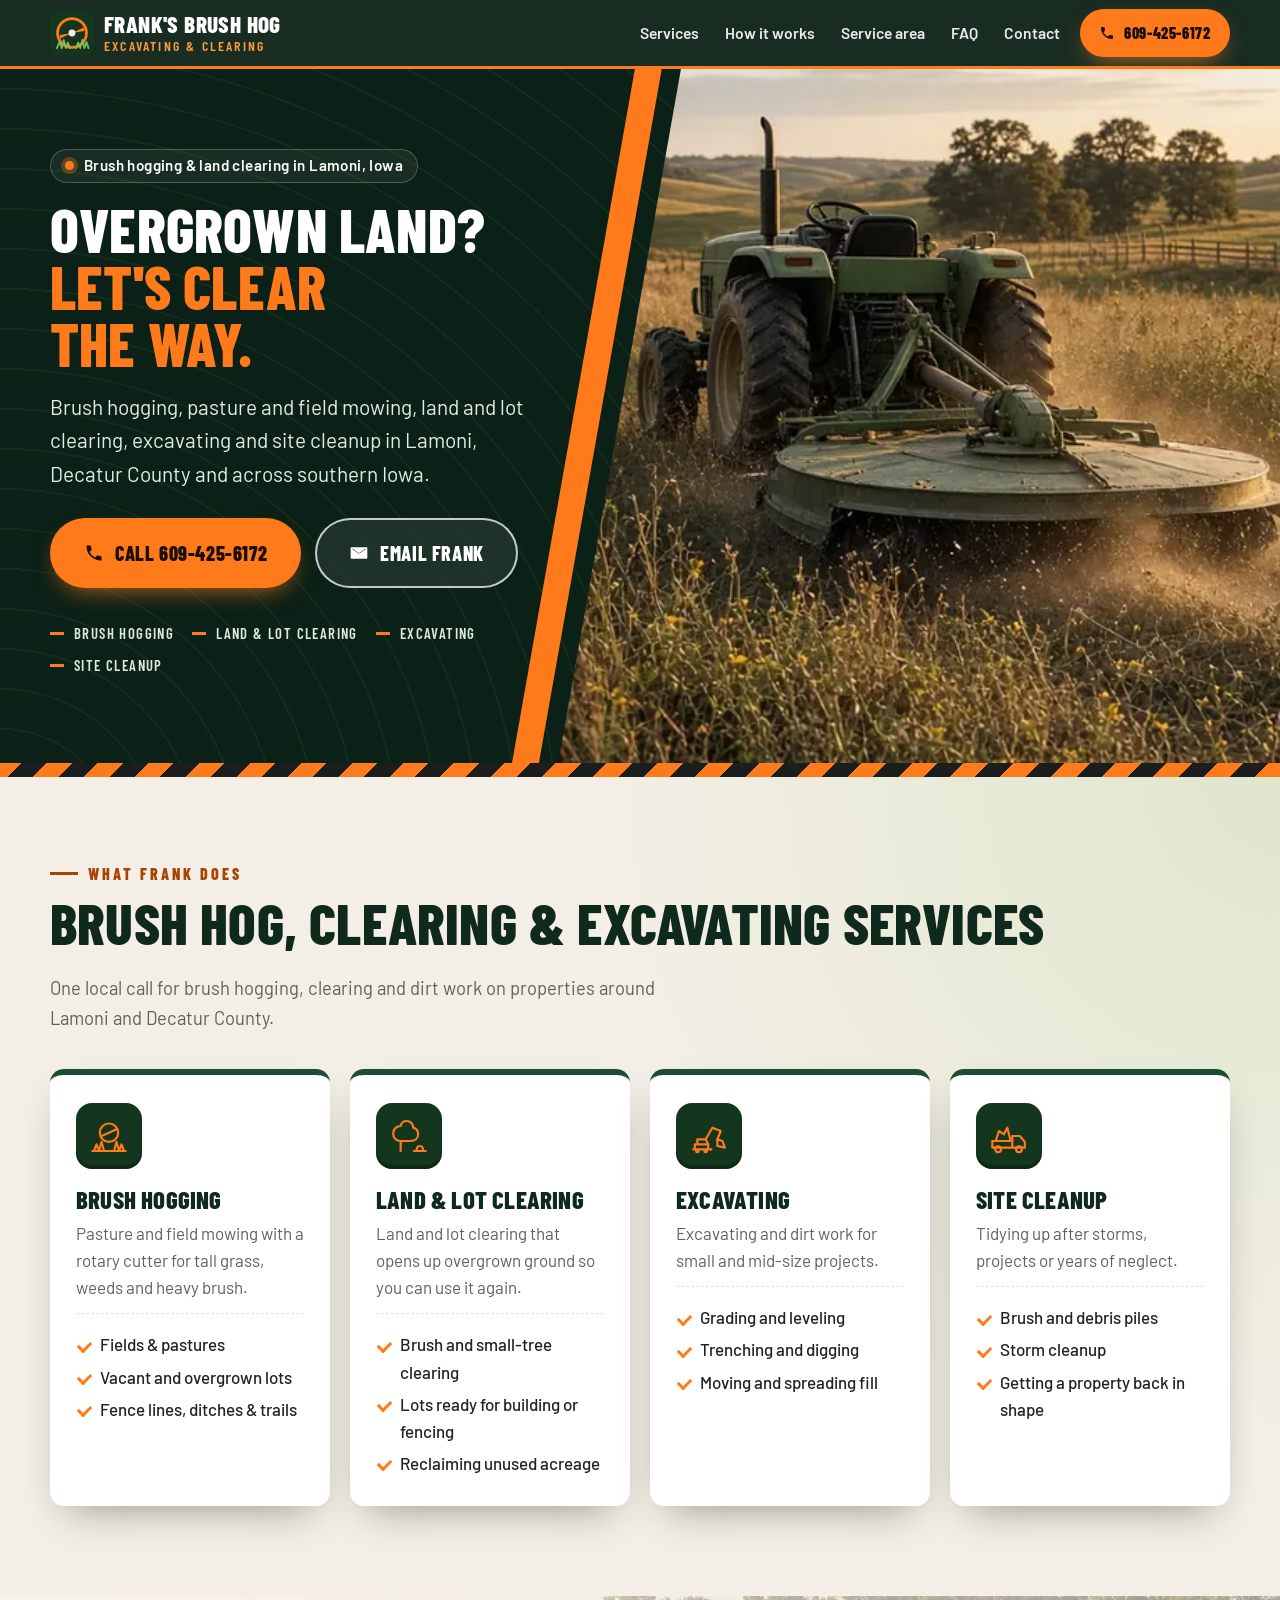
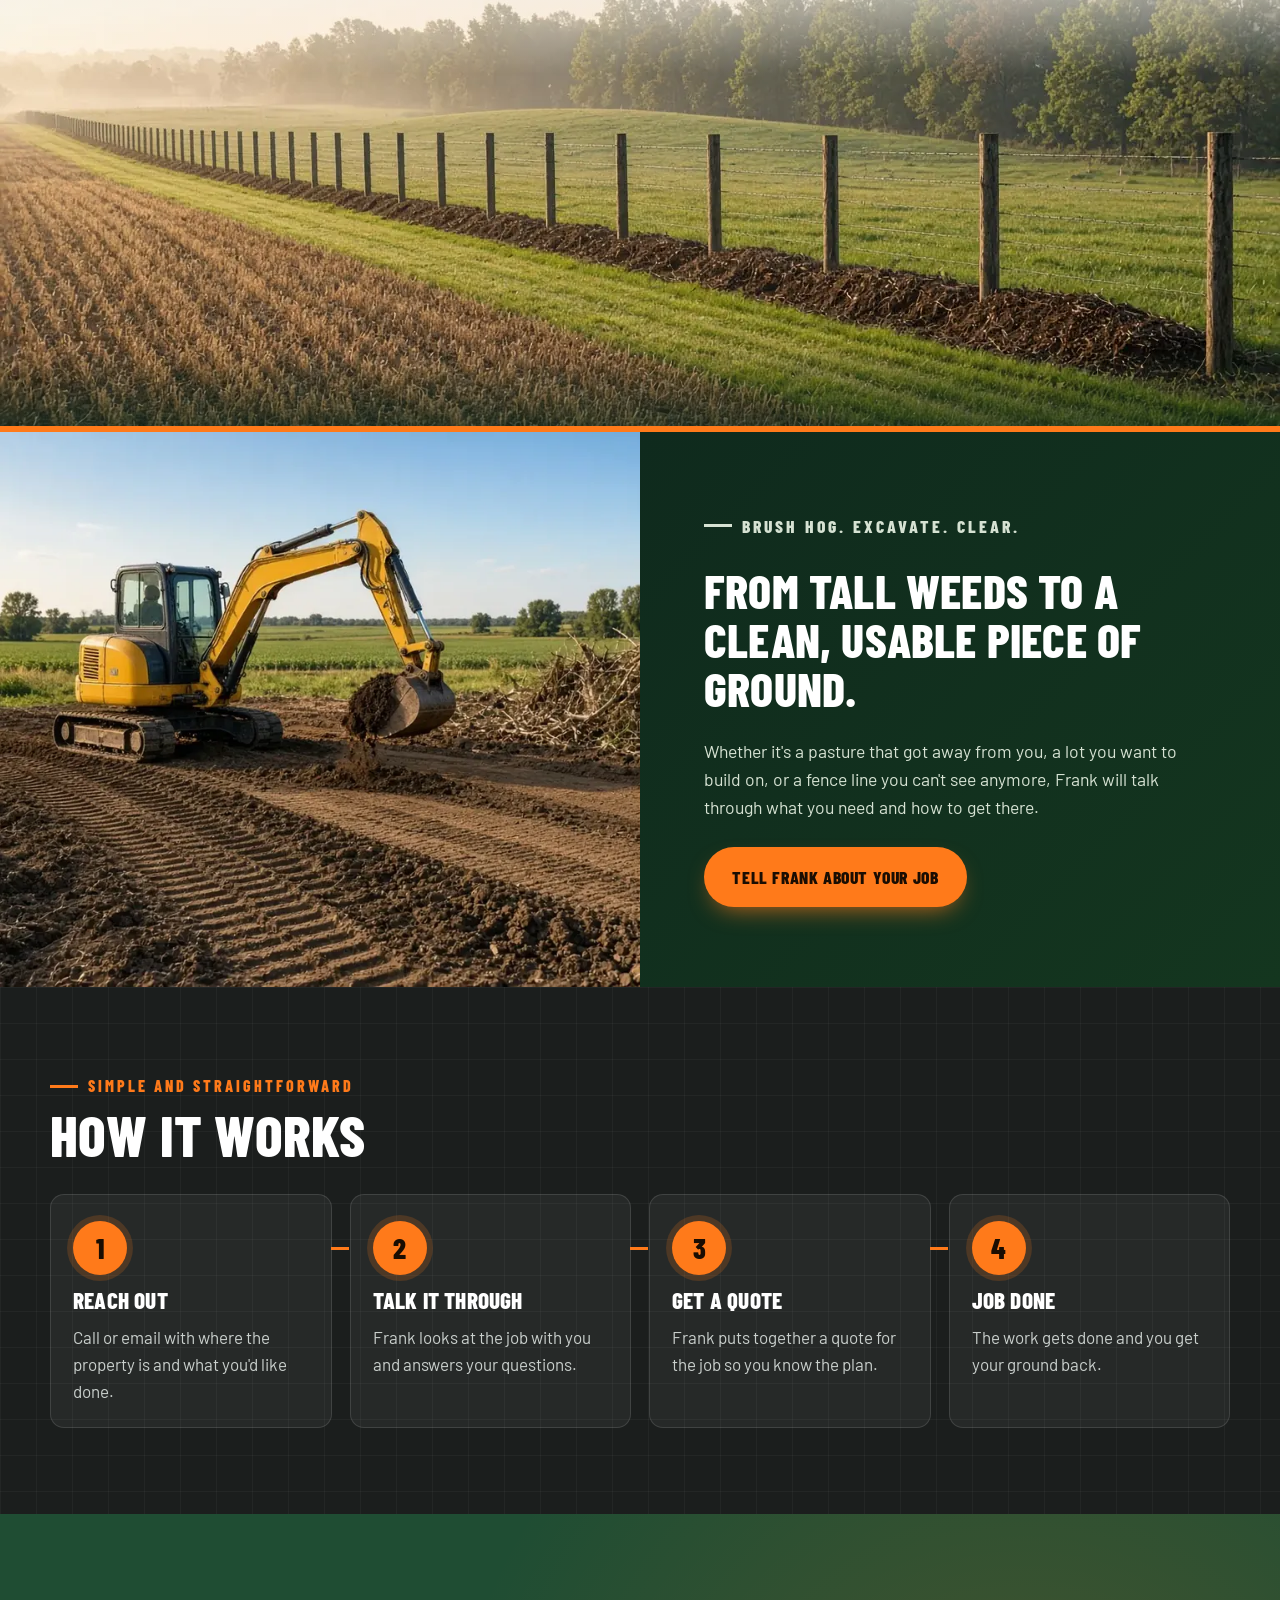
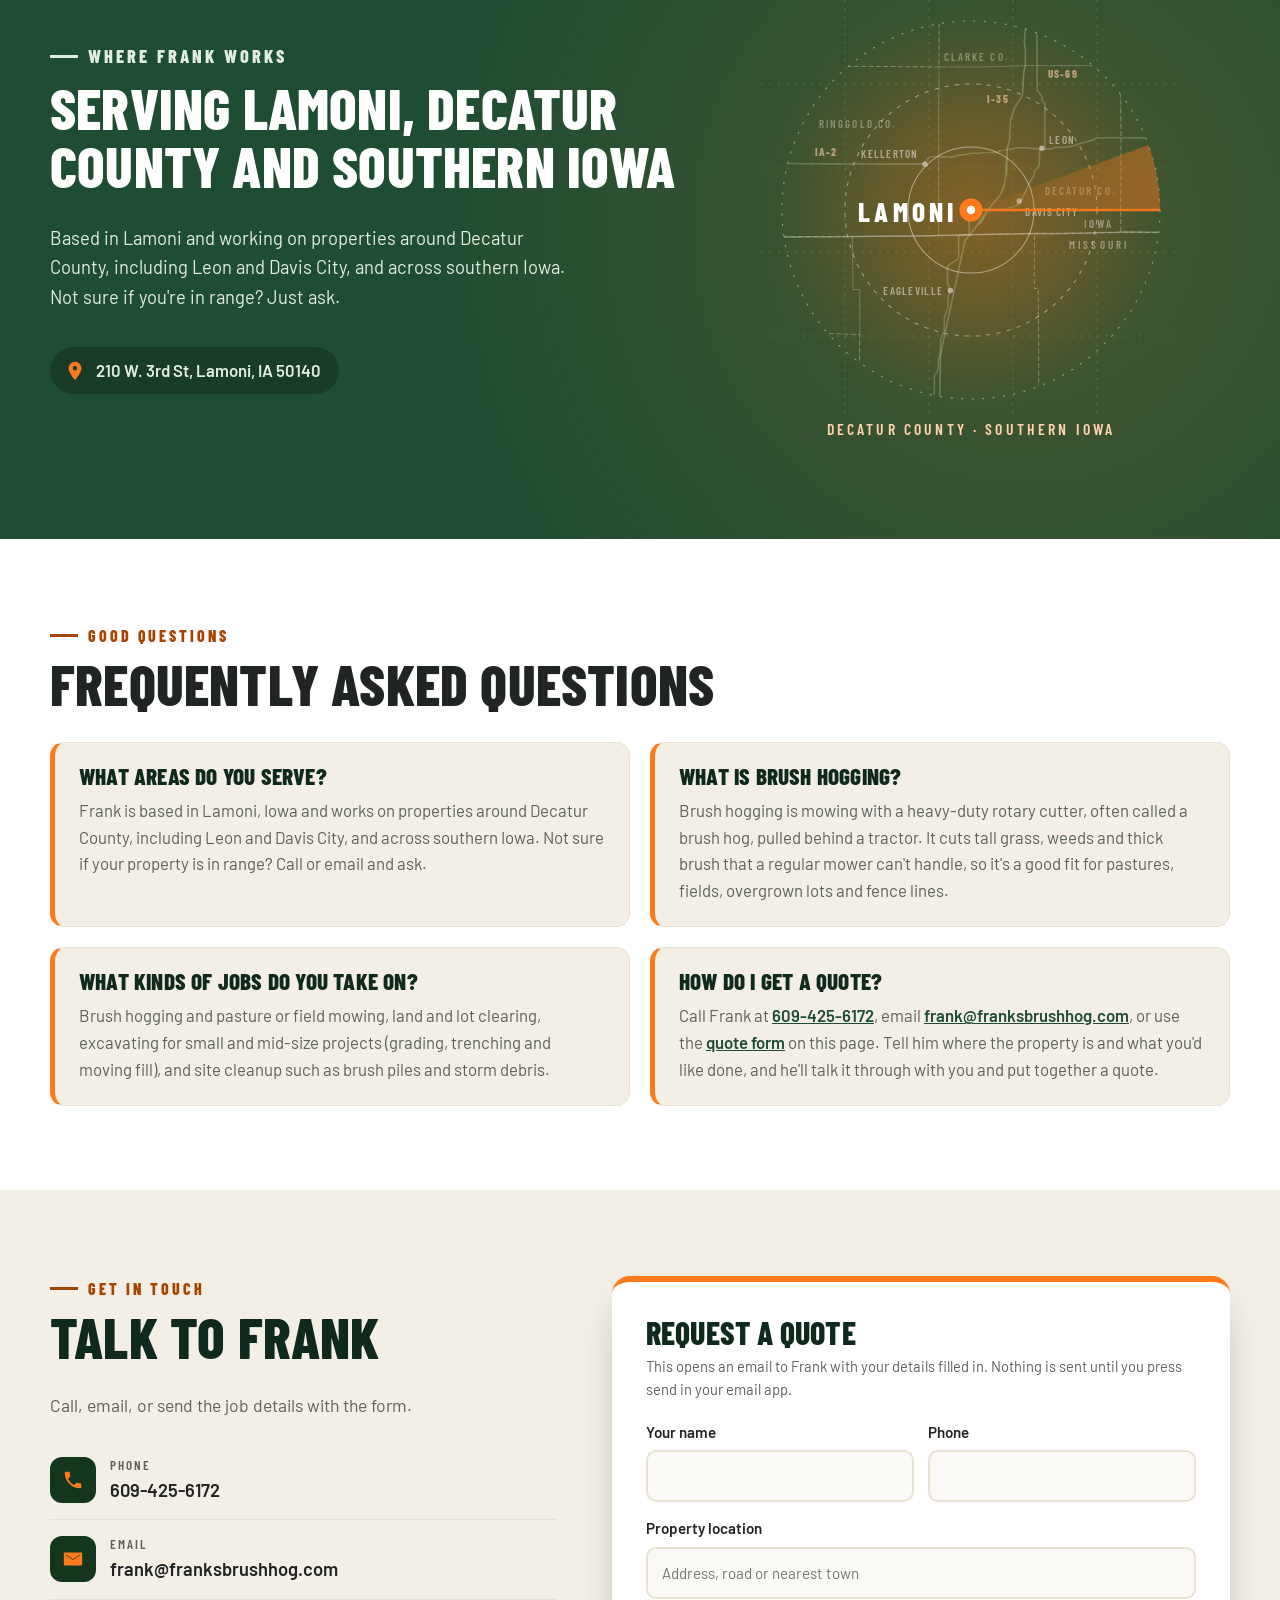
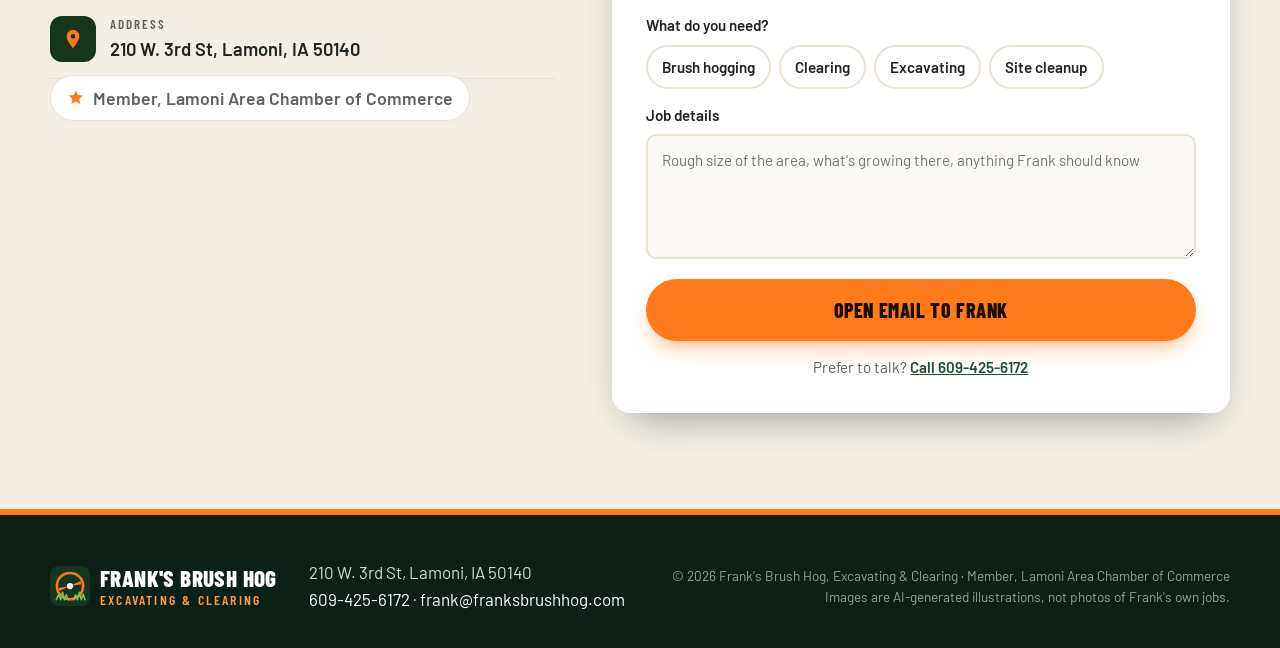
==== commit f5209a15: "Go live: drop noindex, on-page SEO (title/meta/OG/Twitter, LocalBusiness + FAQPage JSON-LD, FAQ sect" ====
--- a/index.html
+++ b/index.html
@@ -3,39 +3,50 @@
 <head>
 <meta charset="utf-8">
 <meta name="viewport" content="width=device-width, initial-scale=1">
-<title>Frank's Brush Hog, Excavating &amp; Clearing | Lamoni, Iowa</title>
-<meta name="description" content="Brush hogging, land and lot clearing, excavating and site cleanup in Lamoni, Iowa and the surrounding area. Call Frank at 609-425-6172 or email frank@franksbrushhog.com.">
-<!-- PREVIEW BUILD: remove the noindex line below when franksbrushhog.com goes live -->
-<meta name="robots" content="noindex">
+<title>Brush Hogging &amp; Land Clearing in Lamoni, IA | Frank's Brush Hog</title>
+<meta name="description" content="Brush hogging, pasture mowing, land and lot clearing, excavating and site cleanup in Lamoni, Decatur County and southern Iowa. Call Frank: 609-425-6172.">
+<meta name="robots" content="index, follow, max-image-preview:large">
 <meta name="theme-color" content="#0f2a1d">
 <link rel="canonical" href="https://franksbrushhog.com/">
 <link rel="icon" href="favicon.svg" type="image/svg+xml">
 <link rel="icon" href="favicon-32.png" sizes="32x32" type="image/png">
 <link rel="apple-touch-icon" href="apple-touch-icon.png">
 <meta property="og:type" content="website">
+<meta property="og:locale" content="en_US">
 <meta property="og:site_name" content="Frank's Brush Hog, Excavating &amp; Clearing">
 <meta property="og:title" content="Frank's Brush Hog, Excavating &amp; Clearing | Lamoni, Iowa">
-<meta property="og:description" content="Brush hogging, clearing, excavating and site cleanup for Lamoni, Iowa and the surrounding area.">
+<meta property="og:description" content="Brush hogging, field and pasture mowing, land and lot clearing, excavating and site cleanup around Lamoni, Decatur County and southern Iowa.">
 <meta property="og:url" content="https://franksbrushhog.com/">
 <meta property="og:image" content="https://franksbrushhog.com/assets/og.jpg">
+<meta property="og:image:type" content="image/jpeg">
 <meta property="og:image:width" content="1200">
 <meta property="og:image:height" content="630">
+<meta property="og:image:alt" content="Frank's Brush Hog, Excavating &amp; Clearing: a tractor with a rotary brush hog in a southern Iowa field">
 <meta name="twitter:card" content="summary_large_image">
+<meta name="twitter:title" content="Frank's Brush Hog, Excavating &amp; Clearing | Lamoni, Iowa">
+<meta name="twitter:description" content="Brush hogging, field and pasture mowing, land and lot clearing, excavating and site cleanup around Lamoni, Decatur County and southern Iowa.">
+<meta name="twitter:image" content="https://franksbrushhog.com/assets/og.jpg">
+<meta name="twitter:image:alt" content="Frank's Brush Hog, Excavating &amp; Clearing: a tractor with a rotary brush hog in a southern Iowa field">
 <link rel="preload" href="assets/fonts/barlow-condensed-800.woff2" as="font" type="font/woff2" crossorigin>
-<link rel="preload" as="image" imagesrcset="assets/img/hero-brushhog-v2-band-800.webp 800w, assets/img/hero-brushhog-v2-band-1100.webp 1100w" imagesizes="100vw" media="(max-width: 879px)">
-<link rel="preload" as="image" imagesrcset="assets/img/hero-brushhog-v2-1280.webp 1280w, assets/img/hero-brushhog-v2-1600.webp 1600w" imagesizes="(min-width: 1200px) 1250px, 100vw" media="(min-width: 880px)">
+<link rel="preload" as="image" fetchpriority="high" imagesrcset="assets/img/hero-brushhog-v2-band-800.webp 800w, assets/img/hero-brushhog-v2-band-1100.webp 1100w" imagesizes="100vw" media="(max-width: 879px)">
+<link rel="preload" as="image" fetchpriority="high" imagesrcset="assets/img/hero-brushhog-v2-1280.webp 1280w, assets/img/hero-brushhog-v2-1600.webp 1600w" imagesizes="(min-width: 1200px) 1250px, 100vw" media="(min-width: 880px)">
 <link rel="stylesheet" href="assets/styles.css">
 <script type="application/ld+json">
 {
   "@context": "https://schema.org",
   "@type": "HomeAndConstructionBusiness",
+  "@id": "https://franksbrushhog.com/#business",
   "name": "Frank's Brush Hog, Excavating & Clearing",
   "url": "https://franksbrushhog.com/",
+  "description": "Brush hogging, pasture mowing, land and lot clearing, excavating and site cleanup in Lamoni, Decatur County and southern Iowa.",
   "image": "https://franksbrushhog.com/assets/og.jpg",
   "logo": "https://franksbrushhog.com/apple-touch-icon.png",
   "telephone": "+1-609-425-6172",
   "email": "frank@franksbrushhog.com",
-  "founder": { "@type": "Person", "name": "Frank Edwardi" },
+  "founder": {
+    "@type": "Person",
+    "name": "Frank Edwardi"
+  },
   "address": {
     "@type": "PostalAddress",
     "streetAddress": "210 W. 3rd St",
@@ -44,12 +55,155 @@
     "postalCode": "50140",
     "addressCountry": "US"
   },
+  "geo": {
+    "@type": "GeoCoordinates",
+    "latitude": 40.6228,
+    "longitude": -93.9341
+  },
   "areaServed": [
-    { "@type": "City", "name": "Lamoni, Iowa" },
-    { "@type": "AdministrativeArea", "name": "Decatur County, Iowa" }
+    {
+      "@type": "City",
+      "name": "Lamoni, Iowa"
+    },
+    {
+      "@type": "AdministrativeArea",
+      "name": "Decatur County, Iowa"
+    },
+    {
+      "@type": "Place",
+      "name": "Southern Iowa"
+    }
   ],
-  "memberOf": { "@type": "Organization", "name": "Lamoni Area Chamber of Commerce" },
-  "knowsAbout": ["Brush hogging", "Land clearing", "Lot clearing", "Excavating", "Site cleanup"]
+  "memberOf": {
+    "@type": "Organization",
+    "name": "Lamoni Area Chamber of Commerce"
+  },
+  "knowsAbout": [
+    "Brush hogging",
+    "Pasture and field mowing",
+    "Land clearing",
+    "Lot clearing",
+    "Excavating",
+    "Site cleanup"
+  ],
+  "hasOfferCatalog": {
+    "@type": "OfferCatalog",
+    "name": "Brush hogging, clearing and excavating services",
+    "itemListElement": [
+      {
+        "@type": "Offer",
+        "itemOffered": {
+          "@type": "Service",
+          "name": "Brush hogging",
+          "description": "Rotary mowing of tall grass, weeds and heavy brush on fields, pastures, lots, fence lines, ditches and trails.",
+          "areaServed": {
+            "@type": "AdministrativeArea",
+            "name": "Decatur County, Iowa"
+          }
+        }
+      },
+      {
+        "@type": "Offer",
+        "itemOffered": {
+          "@type": "Service",
+          "name": "Pasture and field mowing",
+          "description": "Brush hog mowing for overgrown pastures and fields.",
+          "areaServed": {
+            "@type": "AdministrativeArea",
+            "name": "Decatur County, Iowa"
+          }
+        }
+      },
+      {
+        "@type": "Offer",
+        "itemOffered": {
+          "@type": "Service",
+          "name": "Land clearing",
+          "description": "Clearing brush and small trees to open up overgrown ground and reclaim unused acreage.",
+          "areaServed": {
+            "@type": "AdministrativeArea",
+            "name": "Decatur County, Iowa"
+          }
+        }
+      },
+      {
+        "@type": "Offer",
+        "itemOffered": {
+          "@type": "Service",
+          "name": "Lot clearing",
+          "description": "Clearing overgrown lots so they are ready for building or fencing.",
+          "areaServed": {
+            "@type": "AdministrativeArea",
+            "name": "Decatur County, Iowa"
+          }
+        }
+      },
+      {
+        "@type": "Offer",
+        "itemOffered": {
+          "@type": "Service",
+          "name": "Excavating",
+          "description": "Dirt work for small and mid-size projects: grading and leveling, trenching and digging, moving and spreading fill.",
+          "areaServed": {
+            "@type": "AdministrativeArea",
+            "name": "Decatur County, Iowa"
+          }
+        }
+      },
+      {
+        "@type": "Offer",
+        "itemOffered": {
+          "@type": "Service",
+          "name": "Site cleanup",
+          "description": "Cleanup of brush and debris piles, storm cleanup and getting a property back in shape.",
+          "areaServed": {
+            "@type": "AdministrativeArea",
+            "name": "Decatur County, Iowa"
+          }
+        }
+      }
+    ]
+  }
+}
+</script>
+<script type="application/ld+json">
+{
+  "@context": "https://schema.org",
+  "@type": "FAQPage",
+  "mainEntity": [
+    {
+      "@type": "Question",
+      "name": "What areas do you serve?",
+      "acceptedAnswer": {
+        "@type": "Answer",
+        "text": "Frank is based in Lamoni, Iowa and works on properties around Decatur County, including Leon and Davis City, and across southern Iowa. Not sure if your property is in range? Call or email and ask."
+      }
+    },
+    {
+      "@type": "Question",
+      "name": "What is brush hogging?",
+      "acceptedAnswer": {
+        "@type": "Answer",
+        "text": "Brush hogging is mowing with a heavy-duty rotary cutter, often called a brush hog, pulled behind a tractor. It cuts tall grass, weeds and thick brush that a regular mower can't handle, so it's a good fit for pastures, fields, overgrown lots and fence lines."
+      }
+    },
+    {
+      "@type": "Question",
+      "name": "What kinds of jobs do you take on?",
+      "acceptedAnswer": {
+        "@type": "Answer",
+        "text": "Brush hogging and pasture or field mowing, land and lot clearing, excavating for small and mid-size projects (grading, trenching and moving fill), and site cleanup such as brush piles and storm debris."
+      }
+    },
+    {
+      "@type": "Question",
+      "name": "How do I get a quote?",
+      "acceptedAnswer": {
+        "@type": "Answer",
+        "text": "Call Frank at 609-425-6172, email frank@franksbrushhog.com, or use the quote form on this page. Tell him where the property is and what you'd like done, and he'll talk it through with you and put together a quote."
+      }
+    }
+  ]
 }
 </script>
 </head>
@@ -63,14 +217,15 @@
 
 <header class="topbar" id="top">
   <div class="wrap topbar-in">
-    <a class="brand" href="#top" aria-label="Frank's Brush Hog, Excavating &amp; Clearing, home">
-      <img src="assets/logo-mark.svg" width="44" height="44" alt="">
+    <a class="brand" href="#top">
+      <img src="assets/logo-mark.svg" width="44" height="44" alt="Frank's Brush Hog logo">
       <span class="brand-txt"><strong>Frank's Brush Hog</strong><small>Excavating &amp; Clearing</small></span>
     </a>
     <nav class="nav" aria-label="Main">
       <a href="#services">Services</a>
       <a href="#how">How it works</a>
       <a href="#area">Service area</a>
+      <a href="#faq">FAQ</a>
       <a href="#contact">Contact</a>
     </nav>
     <a class="btn btn-orange btn-sm" href="tel:+16094256172">
@@ -84,13 +239,12 @@
 <section class="hero">
   <picture class="hero-pic">
     <source media="(max-width: 879px)" srcset="assets/img/hero-brushhog-v2-band-800.webp 800w, assets/img/hero-brushhog-v2-band-1100.webp 1100w" sizes="100vw" width="800" height="500">
-    <img class="hero-img" src="assets/img/hero-brushhog-v2-1280.webp" srcset="assets/img/hero-brushhog-v2-1280.webp 1280w, assets/img/hero-brushhog-v2-1600.webp 1600w" sizes="(min-width: 1200px) 1250px, 100vw" width="1280" height="720" alt="A tractor pulling a round rotary brush hog on its rear hitch through tall weeds at golden hour" fetchpriority="high">
+    <img class="hero-img" src="assets/img/hero-brushhog-v2-1280.webp" srcset="assets/img/hero-brushhog-v2-1280.webp 1280w, assets/img/hero-brushhog-v2-1600.webp 1600w" sizes="(min-width: 1200px) 1250px, 100vw" width="1280" height="720" alt="Illustration of a tractor brush hogging tall weeds in a rolling Iowa field, with a round rotary cutter on its rear hitch" fetchpriority="high">
   </picture>
   <div class="wrap hero-in">
     <div class="hero-copy">
-    <p class="eyebrow"><span class="dot"></span> Lamoni, Iowa &amp; the surrounding area</p>
-    <h1>Overgrown land? <span>Let's clear<br class="br-d"> the way.</span></h1>
-    <p class="lead">Brush hogging, clearing, excavating and site cleanup for fields, pastures, lots and fence lines across southern Iowa.</p>
+    <h1><span class="eyebrow"><span class="dot"></span> Brush hogging &amp; land clearing in Lamoni, Iowa</span> Overgrown land? <span class="h1-b">Let's clear<br class="br-d"> the way.</span></h1>
+    <p class="lead">Brush hogging, pasture and field mowing, land and lot clearing, excavating and site cleanup in Lamoni, Decatur County and across southern Iowa.</p>
     <div class="cta-row">
       <a class="btn btn-orange btn-lg" href="tel:+16094256172">
         <svg aria-hidden="true" viewBox="0 0 24 24"><path d="M6.6 10.8a15.1 15.1 0 0 0 6.6 6.6l2.2-2.2a1 1 0 0 1 1-.25 11.4 11.4 0 0 0 3.6.57 1 1 0 0 1 1 1V20a1 1 0 0 1-1 1A17 17 0 0 1 3 4a1 1 0 0 1 1-1h3.5a1 1 0 0 1 1 1c0 1.25.2 2.45.57 3.57a1 1 0 0 1-.25 1z"/></svg>
@@ -112,25 +266,25 @@
 <section class="services" id="services">
   <div class="wrap">
     <p class="kicker">What Frank does</p>
-    <h2>Services</h2>
-    <p class="section-lead">One local call for the rough, overgrown and dirt-moving jobs around your property.</p>
+    <h2>Brush hog, clearing &amp; excavating services</h2>
+    <p class="section-lead">One local call for brush hogging, clearing and dirt work on properties around Lamoni and Decatur County.</p>
     <div class="cards">
       <article class="card">
         <div class="icon"><svg viewBox="0 0 48 48" aria-hidden="true"><circle cx="24" cy="20" r="11"/><path d="M24 20l9-4M24 20l-9 4"/><path d="M6 42l3-8 3 8 3-11 3 11M30 42l3-11 3 11 3-8 3 8M4 42h40"/></svg></div>
         <h3>Brush Hogging</h3>
-        <p>Rotary mowing for tall grass, weeds and heavy brush.</p>
+        <p>Pasture and field mowing with a rotary cutter for tall grass, weeds and heavy brush.</p>
         <ul><li>Fields &amp; pastures</li><li>Vacant and overgrown lots</li><li>Fence lines, ditches &amp; trails</li></ul>
       </article>
       <article class="card">
         <div class="icon"><svg viewBox="0 0 48 48" aria-hidden="true"><path d="M14 42V30M14 30c-6 0-9-4-9-9 0-6 5-9 9-9 1-4 4-6 7-6 5 0 8 4 8 8 4 1 6 4 6 8 0 5-4 8-9 8H14z"/><path d="M30 42h14M33 42c0-4 2-6 4-6s4 2 4 6"/></svg></div>
         <h3>Land &amp; Lot Clearing</h3>
-        <p>Opening up overgrown ground so you can use it again.</p>
+        <p>Land and lot clearing that opens up overgrown ground so you can use it again.</p>
         <ul><li>Brush and small-tree clearing</li><li>Lots ready for building or fencing</li><li>Reclaiming unused acreage</li></ul>
       </article>
       <article class="card">
         <div class="icon"><svg viewBox="0 0 48 48" aria-hidden="true"><path d="M5 40h22M7 40v-6h16v6M10 34v-6h10l3 6"/><path d="M20 28l8-14 10 4-4 10"/><path d="M34 28l6 2 3 8-9-2z"/><circle cx="10" cy="42" r="1.5"/><circle cx="20" cy="42" r="1.5"/></svg></div>
         <h3>Excavating</h3>
-        <p>Dirt work for small and mid-size projects.</p>
+        <p>Excavating and dirt work for small and mid-size projects.</p>
         <ul><li>Grading and leveling</li><li>Trenching and digging</li><li>Moving and spreading fill</li></ul>
       </article>
       <article class="card">
@@ -149,7 +303,7 @@
 
 <section class="split">
   <div class="split-img">
-    <img src="assets/img/excavator-1000.webp" srcset="assets/img/excavator-600.webp 600w, assets/img/excavator-1000.webp 1000w" sizes="(max-width: 860px) 100vw, 50vw" width="1000" height="833" loading="lazy" decoding="async" alt="A mini excavator grading a cleared lot next to a brush pile">
+    <img src="assets/img/excavator-1000.webp" srcset="assets/img/excavator-600.webp 600w, assets/img/excavator-800.webp 800w, assets/img/excavator-1000.webp 1000w" sizes="(max-width: 860px) 100vw, 50vw" width="1000" height="833" loading="lazy" decoding="async" alt="A mini excavator grading a cleared lot next to a brush pile">
   </div>
   <div class="split-txt">
     <p class="kicker kicker-light">Brush hog. Excavate. Clear.</p>
@@ -176,8 +330,8 @@
   <div class="wrap area-in">
     <div class="area-txt">
       <p class="kicker kicker-light">Where Frank works</p>
-      <h2>Lamoni, Iowa and the surrounding area</h2>
-      <p>Based in Lamoni and serving properties around Decatur County and southern Iowa. Not sure if you're in range? Just ask.</p>
+      <h2>Serving Lamoni, Decatur County and southern Iowa</h2>
+      <p>Based in Lamoni and working on properties around Decatur County, including Leon and Davis City, and across southern Iowa. Not sure if you're in range? Just ask.</p>
       <p class="addr">
         <svg aria-hidden="true" viewBox="0 0 24 24"><path d="M12 2a7 7 0 0 1 7 7c0 5-7 13-7 13S5 14 5 9a7 7 0 0 1 7-7zm0 4.5A2.5 2.5 0 1 0 12 11.5 2.5 2.5 0 0 0 12 6.5z"/></svg>
         210 W. 3rd St, Lamoni, IA 50140
@@ -225,6 +379,31 @@
   </div>
 </section>
 
+<section class="faq" id="faq">
+  <div class="wrap">
+    <p class="kicker">Good questions</p>
+    <h2>Frequently asked questions</h2>
+    <div class="faq-list">
+      <div class="faq-item">
+        <h3>What areas do you serve?</h3>
+        <p>Frank is based in Lamoni, Iowa and works on properties around Decatur County, including Leon and Davis City, and across southern Iowa. Not sure if your property is in range? Call or email and ask.</p>
+      </div>
+      <div class="faq-item">
+        <h3>What is brush hogging?</h3>
+        <p>Brush hogging is mowing with a heavy-duty rotary cutter, often called a brush hog, pulled behind a tractor. It cuts tall grass, weeds and thick brush that a regular mower can't handle, so it's a good fit for pastures, fields, overgrown lots and fence lines.</p>
+      </div>
+      <div class="faq-item">
+        <h3>What kinds of jobs do you take on?</h3>
+        <p>Brush hogging and pasture or field mowing, land and lot clearing, excavating for small and mid-size projects (grading, trenching and moving fill), and site cleanup such as brush piles and storm debris.</p>
+      </div>
+      <div class="faq-item">
+        <h3>How do I get a quote?</h3>
+        <p>Call Frank at <a href="tel:+16094256172">609-425-6172</a>, email <a href="mailto:frank@franksbrushhog.com">frank@franksbrushhog.com</a>, or use the <a href="#quote">quote form</a> on this page. Tell him where the property is and what you'd like done, and he'll talk it through with you and put together a quote.</p>
+      </div>
+    </div>
+  </div>
+</section>
+
 <section class="contact" id="contact">
   <div class="wrap contact-in">
     <div class="contact-card">
@@ -262,7 +441,7 @@
 <footer class="footer">
   <div class="wrap footer-in">
     <div class="brand brand-foot">
-      <img src="assets/logo-mark.svg" width="40" height="40" alt="" loading="lazy">
+      <img src="assets/logo-mark.svg" width="40" height="40" alt="Frank's Brush Hog logo" loading="lazy" decoding="async">
       <span class="brand-txt"><strong>Frank's Brush Hog</strong><small>Excavating &amp; Clearing</small></span>
     </div>
     <p>210 W. 3rd St, Lamoni, IA 50140<br><a href="tel:+16094256172">609-425-6172</a> · <a href="mailto:frank@franksbrushhog.com">frank@franksbrushhog.com</a></p>
--- a/assets/styles.css
+++ b/assets/styles.css
@@ -54,7 +54,8 @@
 .eyebrow{display:inline-flex;align-items:center;gap:10px;align-self:flex-start;font-weight:600;font-size:.95rem;letter-spacing:.4px;background:rgba(255,255,255,.06);border:1px solid rgba(255,255,255,.22);padding:6px 14px;border-radius:999px;margin:0 0 18px}
 .dot{width:9px;height:9px;border-radius:50%;background:var(--or);box-shadow:0 0 0 4px rgba(255,122,26,.3)}
 .hero h1{font-size:clamp(2.9rem,12vw,5.8rem);font-weight:800;text-transform:uppercase;margin-bottom:.3em;line-height:.95}
-.hero h1 span{display:block;color:var(--or)}
+.hero h1 .h1-b{display:block;color:var(--or)}
+.hero h1 .eyebrow{display:flex;width:fit-content;font-family:var(--bd,inherit);text-transform:none;line-height:1.3;color:#fff}
 
 @media (min-width:880px){.br-d{display:inline}}
 .lead{font-size:clamp(1.08rem,2.2vw,1.3rem);max-width:560px;margin:0 0 28px;color:#e3ece0}
@@ -139,10 +140,17 @@
 .sweep{transform-origin:200px 200px;animation:spin 6s linear infinite}
 @keyframes spin{to{transform:rotate(360deg)}}
 
+.faq{padding:84px 0;background:#fff}
+.faq-list{display:grid;gap:16px;margin-top:28px}
+.faq-item{background:var(--sand);border:1px solid var(--sand2);border-left:5px solid var(--or);border-radius:var(--r);padding:22px 24px}
+.faq-item h3{font-size:1.45rem;color:var(--g8);margin-bottom:.35em}
+.faq-item p{margin:0;color:var(--mut);font-size:1.05rem}
+.faq-item a{color:var(--g6);font-weight:600}
+@media (min-width:860px){.faq-list{grid-template-columns:1fr 1fr;gap:20px}}
 .contact{padding:86px 0 96px;background:var(--sand)}
 .contact-in{display:grid;gap:26px}
 .contact-card h2{color:var(--g8)}
-.contact-card .kicker{color:var(--or)}
+.contact-card .kicker,.services .kicker,.faq .kicker{color:#a84300}
 .contact-card>p:not(.kicker){color:var(--mut);font-size:1.1rem;margin:-4px 0 22px}
 .cline{display:flex;align-items:center;gap:14px;text-decoration:none;padding:14px 0;border-bottom:1px solid var(--sand2);font-weight:600;font-size:1.15rem;word-break:break-word}
 .cline small{display:block;font-family:var(--hd);text-transform:uppercase;letter-spacing:2px;color:var(--mut);font-size:.82rem;font-weight:600}
